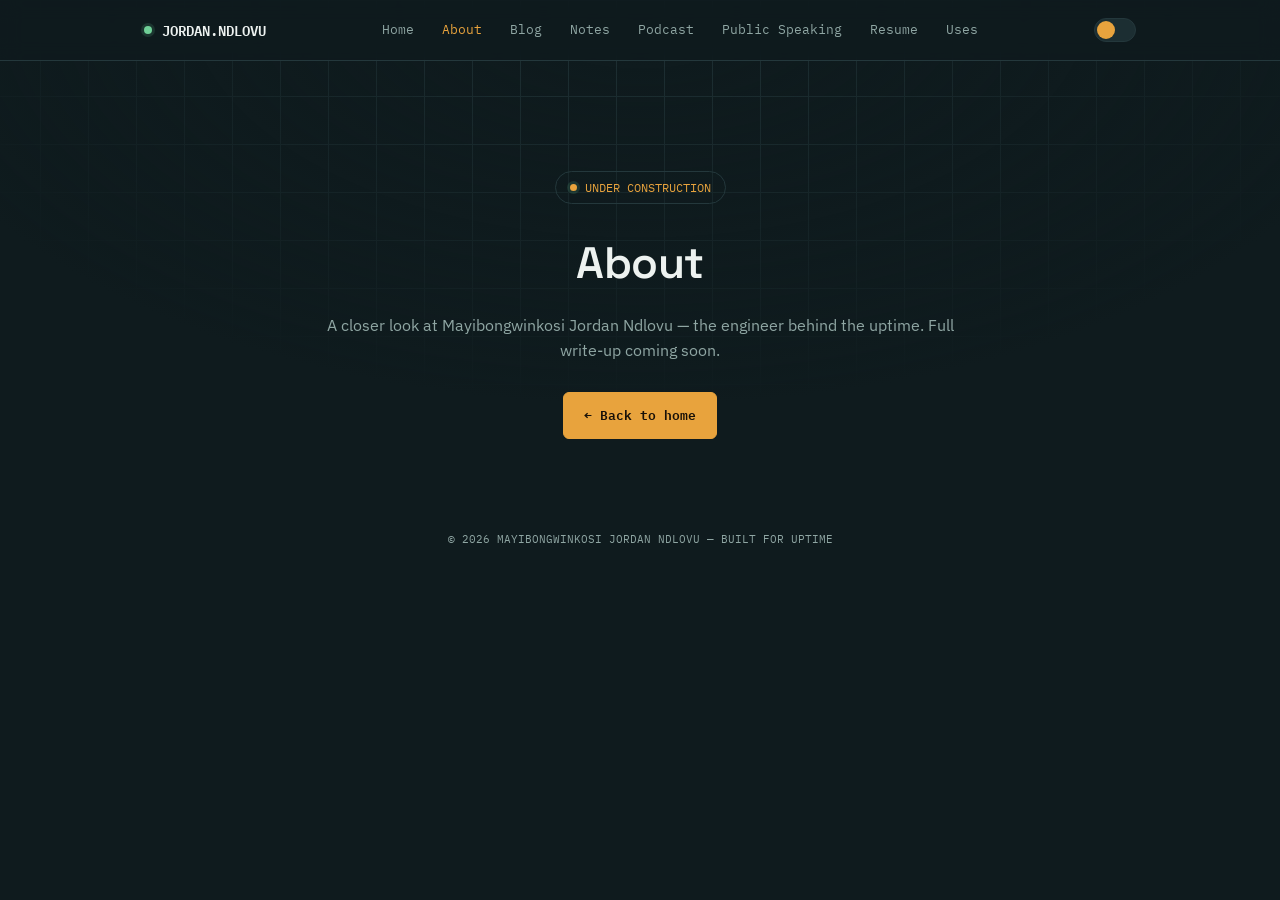
==== about.html @ a8a301f3 "Add files via upload" ====
<!DOCTYPE html>
<html lang="en" data-theme="dark">
<head>
<meta charset="UTF-8">
<meta name="viewport" content="width=device-width, initial-scale=1.0">
<title>About — Jordan Ndlovu</title>
<link rel="preconnect" href="https://fonts.googleapis.com">
<link href="https://fonts.googleapis.com/css2?family=Space+Grotesk:wght@400;500;600;700&family=IBM+Plex+Sans:wght@400;500;600&family=IBM+Plex+Mono:wght@400;500;600&display=swap" rel="stylesheet">
<link rel="stylesheet" href="styles.css">
</head>
<body>

<header>
  <nav>
    <div class="logo"><span class="dot"></span> JORDAN.NDLOVU</div>
    <div class="navlinks">
      <a href="index.html">Home</a>
      <a href="about.html" class="active">About</a>
      <a href="blog.html">Blog</a>
      <a href="notes.html">Notes</a>
      <a href="podcast.html">Podcast</a>
      <a href="publicspeaking.html">Public Speaking</a>
      <a href="Jordan_Ndlovu_CV.pdf">Resume</a>
      <a href="uses.html">Uses</a>
    </div>
    <div style="display:flex; align-items:center; gap:14px;">
      <button class="theme-toggle" aria-label="Toggle light/dark theme"><span class="knob"></span></button>
      <button class="nav-burger" aria-label="Open menu">☰</button>
    </div>
  </nav>
</header>

<section class="simple-hero">
  <div class="wrap">
    <div class="coming-soon-badge"><span class="dot"></span> UNDER CONSTRUCTION</div>
    <h1>About</h1>
    <p>A closer look at Mayibongwinkosi Jordan Ndlovu — the engineer behind the uptime. Full write-up coming soon.</p>
    <div class="cta-row" style="justify-content:center; margin-top:28px;">
      <a class="btn btn-primary" href="index.html">← Back to home</a>
    </div>
  </div>
</section>

<footer id="contact" style="padding-top:0;">
  <div class="wrap">
    <div class="foot-meta">© 2026 MAYIBONGWINKOSI JORDAN NDLOVU — BUILT FOR UPTIME</div>
  </div>
</footer>

<script src="theme.js"></script>

</body>
</html>
---- styles.css ----
:root{
    --bg: #0F1B1E;
    --panel: #16262A;
    --panel-hi: #1C2E32;
    --border: #24383C;
    --amber: #E8A33D;
    --mint: #6FCF97;
    --red: #E2604F;
    --text: #EDF2F0;
    --muted: #8FA6A3;
    --font-display: 'Space Grotesk', sans-serif;
    --font-body: 'IBM Plex Sans', sans-serif;
    --font-mono: 'IBM Plex Mono', monospace;
  }

  html[data-theme="light"]{
    --bg: #F4F7F6;
    --panel: #FFFFFF;
    --panel-hi: #ECF2F1;
    --border: #D7E2E0;
    --amber: #C97C1E;
    --mint: #1E9E63;
    --red: #C7402F;
    --text: #12211F;
    --muted: #5B6E6B;
  }

  body, .panel, .health-card, .cert, .proj-card, .metric, header, .btn, .dot{
    transition: background-color .35s ease, border-color .35s ease, color .35s ease;
  }

  *{ box-sizing: border-box; margin:0; padding:0; }
  html{ scroll-behavior: smooth; }
  body{
    background: var(--bg);
    color: var(--text);
    font-family: var(--font-body);
    line-height: 1.6;
    background-image:
      linear-gradient(var(--border) 1px, transparent 1px),
      linear-gradient(90deg, var(--border) 1px, transparent 1px);
    background-size: 48px 48px;
    background-position: center top;
    background-attachment: fixed;
  }
  body::before{
    content:"";
    position: fixed;
    inset:0;
    background: radial-gradient(ellipse 80% 60% at 50% 0%, rgba(15,27,30,0.2), var(--bg) 75%);
    pointer-events:none;
    z-index:0;
  }

  a{ color: inherit; }
  .wrap{ max-width: 1040px; margin: 0 auto; padding: 0 24px; position:relative; z-index:1; }
  section{ padding: 96px 0; border-bottom: 1px solid var(--border); }
  section:last-of-type{ border-bottom:none; }

  .eyebrow{
    font-family: var(--font-mono);
    font-size: 12px;
    letter-spacing: 0.14em;
    text-transform: uppercase;
    color: var(--amber);
    display:flex;
    align-items:center;
    gap:8px;
    margin-bottom: 14px;
  }
  .eyebrow::before{ content:"//"; color: var(--muted); }

  h1,h2,h3{ font-family: var(--font-display); font-weight: 600; letter-spacing: -0.01em; }
  h2{ font-size: 30px; margin-bottom: 40px; }
  p{ color: var(--muted); max-width: 640px; }

  /* ---------- NAV ---------- */
  header{
    position: sticky; top:0; z-index: 50;
    background: rgba(15,27,30,0.85);
    backdrop-filter: blur(10px);
    border-bottom: 1px solid var(--border);
  }
  nav{
    max-width:1040px; margin:0 auto; padding: 18px 24px;
    display:flex; align-items:center; justify-content:space-between;
  }
  .logo{
    font-family: var(--font-mono); font-size:14px; font-weight:600;
    display:flex; align-items:center; gap:10px;
  }
  .dot{
    width:8px; height:8px; border-radius:50%; background: var(--mint);
    box-shadow: 0 0 0 3px rgba(111,207,151,0.15);
    animation: pulse 2.4s ease-in-out infinite;
  }
  @keyframes pulse{
    0%,100%{ box-shadow: 0 0 0 3px rgba(111,207,151,0.15); }
    50%{ box-shadow: 0 0 0 6px rgba(111,207,151,0.06); }
  }
  .navlinks{ display:flex; gap: 28px; font-family: var(--font-mono); font-size: 13px; color: var(--muted); }
  .navlinks a{ text-decoration:none; transition: color .15s; }
  .navlinks a:hover{ color: var(--amber); }
  @media (max-width: 640px){ .navlinks{ display:none; } }

  /* ---------- HERO / STATUS PANEL ---------- */
  .hero{ padding-top: 72px; border-bottom: 1px solid var(--border); }
  .panel{
    background: var(--panel);
    border: 1px solid var(--border);
    border-radius: 10px;
    overflow: hidden;
  }
  .panel-bar{
    display:flex; align-items:center; justify-content:space-between;
    padding: 12px 20px;
    border-bottom: 1px solid var(--border);
    font-family: var(--font-mono);
    font-size: 12px;
    color: var(--muted);
    background: var(--panel-hi);
  }
  .panel-bar .status-live{ display:flex; align-items:center; gap:8px; color: var(--mint); }
  .panel-body{ padding: 48px; }
  @media (max-width: 640px){ .panel-body{ padding: 28px 20px; } }

  .hero h1{
    font-size: clamp(32px, 5.4vw, 54px);
    line-height: 1.08;
    margin-bottom: 14px;
  }
  .hero .role{
    font-family: var(--font-mono);
    color: var(--amber);
    font-size: 16px;
    margin-bottom: 24px;
  }
  .hero p.lead{ font-size: 17px; max-width: 560px; margin-bottom: 32px; }

  .metrics{
    display:grid;
    grid-template-columns: repeat(4, 1fr);
    gap: 1px;
    background: var(--border);
    border: 1px solid var(--border);
    border-radius: 8px;
    overflow: hidden;
    margin-top: 40px;
  }
  .metric{ background: var(--panel-hi); padding: 20px; }
  .metric .val{ font-family: var(--font-mono); font-size: 26px; color: var(--text); font-weight:600; }
  .metric .val span{ color: var(--amber); }
  .metric .label{ font-family: var(--font-mono); font-size: 11px; color: var(--muted); text-transform: uppercase; letter-spacing: 0.08em; margin-top: 4px; }
  @media (max-width: 640px){ .metrics{ grid-template-columns: repeat(2,1fr); } }

  .cta-row{ display:flex; gap: 14px; flex-wrap: wrap; margin-top: 32px; }
  .btn{
    font-family: var(--font-mono); font-size: 13px;
    padding: 12px 20px; border-radius: 6px;
    text-decoration:none; display:inline-flex; align-items:center; gap:8px;
    transition: transform .15s, background .15s;
    border: 1px solid var(--border);
  }
  .btn-primary{ background: var(--amber); color: #171008; font-weight:600; border-color: var(--amber); }
  .btn-primary:hover{ transform: translateY(-2px); }
  .btn-ghost{ color: var(--text); }
  .btn-ghost:hover{ border-color: var(--amber); color: var(--amber); }

  /* ---------- SKILLS AS SERVICE HEALTH ---------- */
  .health-grid{ display:grid; grid-template-columns: 1fr 1fr; gap: 16px; }
  @media (max-width: 720px){ .health-grid{ grid-template-columns: 1fr; } }
  .health-card{
    background: var(--panel);
    border: 1px solid var(--border);
    border-radius: 8px;
    padding: 22px 24px;
  }
  .health-head{ display:flex; align-items:center; justify-content:space-between; margin-bottom: 14px; }
  .health-head h3{ font-size: 15px; }
  .badge{
    font-family: var(--font-mono); font-size: 10px; letter-spacing:0.06em;
    padding: 3px 8px; border-radius: 4px; text-transform: uppercase;
    background: rgba(111,207,151,0.12); color: var(--mint); border: 1px solid rgba(111,207,151,0.3);
  }
  .health-card ul{ list-style:none; }
  .health-card li{
    font-family: var(--font-mono); font-size: 13px; color: var(--muted);
    padding: 7px 0; border-top: 1px dashed var(--border);
    display:flex; justify-content:space-between; gap: 12px;
  }
  .health-card li:first-of-type{ border-top: none; }
  .health-card li span.tag{ color: var(--text); }
  .bar{ width: 90px; height:5px; background: var(--border); border-radius: 3px; overflow:hidden; flex-shrink:0; align-self:center; }
  .bar i{ display:block; height:100%; background: var(--amber); border-radius:3px; }

  /* ---------- CERTS ---------- */
  .cert-row{ display:flex; gap:16px; flex-wrap: wrap; }
  .cert{
    flex: 1 1 260px;
    background: var(--panel);
    border: 1px solid var(--border);
    border-left: 3px solid var(--mint);
    border-radius: 6px;
    padding: 18px 20px;
  }
  .cert .name{ font-weight:600; font-family: var(--font-display); font-size: 15px; margin-bottom: 4px; }
  .cert .meta{ font-family: var(--font-mono); font-size: 12px; color: var(--muted); }

  /* ---------- EXPERIENCE / DEPLOY LOG ---------- */
  .log{ position:relative; padding-left: 28px; border-left: 1px solid var(--border); }
  .log-entry{ position: relative; padding-bottom: 44px; }
  .log-entry:last-child{ padding-bottom: 0; }
  .log-entry::before{
    content:""; position:absolute; left: -33px; top: 4px;
    width: 10px; height:10px; border-radius:50%;
    background: var(--bg); border: 2px solid var(--amber);
  }
  .log-entry.current::before{ background: var(--mint); border-color: var(--mint); box-shadow: 0 0 0 4px rgba(111,207,151,0.15); }
  .log-tag{ font-family: var(--font-mono); font-size: 11px; color: var(--amber); text-transform: uppercase; letter-spacing: 0.08em; }
  .log-entry.current .log-tag{ color: var(--mint); }
  .log-title{ font-family: var(--font-display); font-size: 19px; margin: 4px 0 2px; }
  .log-org{ font-family: var(--font-mono); font-size: 13px; color: var(--muted); margin-bottom: 12px; }
  .log-entry ul{ padding-left: 18px; }
  .log-entry li{ font-size: 14.5px; color: var(--muted); margin-bottom: 6px; }
  .log-entry li::marker{ color: var(--amber); }

  /* ---------- PROJECTS ---------- */
  .proj-grid{ display:grid; grid-template-columns: 1fr 1fr; gap: 20px; }
  @media (max-width: 720px){ .proj-grid{ grid-template-columns: 1fr; } }
  .proj-card{
    background: var(--panel);
    border: 1px solid var(--border); border-radius: 8px;
    padding: 24px; display:flex; flex-direction:column; gap: 12px;
    transition: border-color .15s, transform .15s;
  }
  .proj-card:hover{ border-color: var(--amber); transform: translateY(-3px); }
  .proj-icon{ font-family: var(--font-mono); font-size:11px; color: var(--amber); }
  .proj-card h3{ font-size: 17px; }
  .proj-card p{ font-size: 14px; color: var(--muted); margin: 0; }
  .stack{ display:flex; flex-wrap:wrap; gap:6px; margin-top: auto; }
  .stack span{ font-family: var(--font-mono); font-size: 10.5px; color: var(--muted); background: var(--panel-hi); border:1px solid var(--border); padding: 3px 8px; border-radius: 4px; }

  /* ---------- CONTACT / FOOTER ---------- */
  footer{ padding: 72px 0 40px; }
  .contact-panel{
    background: var(--panel); border:1px solid var(--border); border-radius: 10px;
    padding: 48px; text-align:center;
  }
  .contact-panel h2{ margin-bottom: 12px; }
  .contact-panel p{ margin: 0 auto 28px; }
  .contact-links{ display:flex; justify-content:center; gap: 14px; flex-wrap: wrap; }
  .foot-meta{
    margin-top: 32px; text-align:center; font-family: var(--font-mono); font-size:11px; color: var(--muted);
  }

  .reveal{ opacity:0; transform: translateY(16px); transition: opacity .6s ease, transform .6s ease; }
  .reveal.in{ opacity:1; transform:none; }

  @media (prefers-reduced-motion: reduce){
    *{ animation:none !important; transition:none !important; }
    .reveal{ opacity:1; transform:none; }
  }

  ::selection{ background: var(--amber); color: #171008; }
  :focus-visible{ outline: 2px solid var(--amber); outline-offset: 2px; }

/* ---------- THEME TOGGLE ---------- */
.theme-toggle{
  width: 42px; height: 24px; border-radius: 20px;
  background: var(--panel-hi); border: 1px solid var(--border);
  position: relative; cursor: pointer; flex-shrink: 0;
  padding: 0;
}
.theme-toggle .knob{
  position:absolute; top:2px; left:2px; width:18px; height:18px; border-radius:50%;
  background: var(--amber); transition: transform .25s ease;
}
html[data-theme="light"] .theme-toggle .knob{ transform: translateX(18px); }

/* ---------- AVATAR ---------- */
.avatar-wrap{
  width: 128px; height: 128px; border-radius: 50%;
  border: 2px solid var(--amber);
  overflow: hidden; flex-shrink: 0;
  background: var(--panel-hi);
  display:flex; align-items:center; justify-content:center;
  box-shadow: 0 0 0 6px rgba(232,163,61,0.08);
}
.avatar-wrap img{ width:100%; height:100%; object-fit: cover; display:block; }
.avatar-wrap .initials{ font-family: var(--font-display); font-size: 34px; font-weight:700; color: var(--amber); }
.avatar-row{ display:flex; align-items:center; gap: 22px; margin-bottom: 22px; flex-wrap: wrap; }
.name-block .name-big{ font-family: var(--font-display); font-weight:700; font-size: 22px; color: var(--text); margin-bottom: 4px; }
.name-block .name-sub{ font-family: var(--font-mono); font-size: 12.5px; color: var(--muted); }

/* ---------- SOCIAL ICONS ---------- */
.social-row{ display:flex; gap: 10px; margin-top: 18px; }
.social-icon{
  width: 38px; height: 38px; border-radius: 8px;
  border: 1px solid var(--border); background: var(--panel-hi);
  display:flex; align-items:center; justify-content:center;
  color: var(--muted); transition: all .15s ease; text-decoration:none;
}
.social-icon:hover{ color: var(--amber); border-color: var(--amber); transform: translateY(-2px); }
.social-icon svg{ width:18px; height:18px; fill: currentColor; }

/* ---------- NAV EXTRAS ---------- */
.navlinks a.active{ color: var(--amber); }
@media (max-width: 900px){
  .navlinks{ display:none; }
  .navlinks.mobile-open{
    display:flex; flex-direction:column; position:absolute; top:100%; left:0; right:0;
    background: var(--panel); border-bottom:1px solid var(--border); padding: 16px 24px; gap:14px;
  }
  .nav-burger{ display:flex; }
}
.nav-burger{
  display:none; width:32px; height:32px; border:1px solid var(--border); border-radius:6px;
  background: var(--panel-hi); align-items:center; justify-content:center; cursor:pointer; color:var(--text);
}

/* ---------- IMPROVEMENTS SUGGESTIONS ---------- */
.improve-list{ display:flex; flex-direction:column; gap: 12px; }
.improve-item{
  border: 1px dashed var(--border); border-radius: 8px; padding: 16px 20px;
  display:flex; align-items:flex-start; gap: 14px; background: var(--panel);
}
.improve-item .improve-icon{ font-family: var(--font-mono); font-size: 11px; color: var(--amber); border:1px solid var(--border); padding:3px 8px; border-radius: 4px; flex-shrink:0; margin-top:2px; }
.improve-item p{ margin:0; font-size: 14.5px; color: var(--muted); }
.improve-item .improve-title{ font-family: var(--font-display); font-size: 15px; color: var(--text); margin-bottom: 4px; }

/* ---------- SIMPLE / PLACEHOLDER PAGES ---------- */
.simple-hero{ padding: 110px 0 60px; text-align:center; }
.simple-hero h1{ font-size: clamp(28px,5vw,44px); margin-bottom: 14px; }
.simple-hero p{ margin: 0 auto; font-size: 16px; }
.coming-soon-badge{
  display:inline-flex; align-items:center; gap:8px; font-family: var(--font-mono); font-size:12px;
  color: var(--amber); border:1px solid var(--border); padding: 6px 14px; border-radius: 20px; margin-bottom: 24px;
}
.coming-soon-badge .dot{ width:7px; height:7px; border-radius:50%; background: var(--amber); }
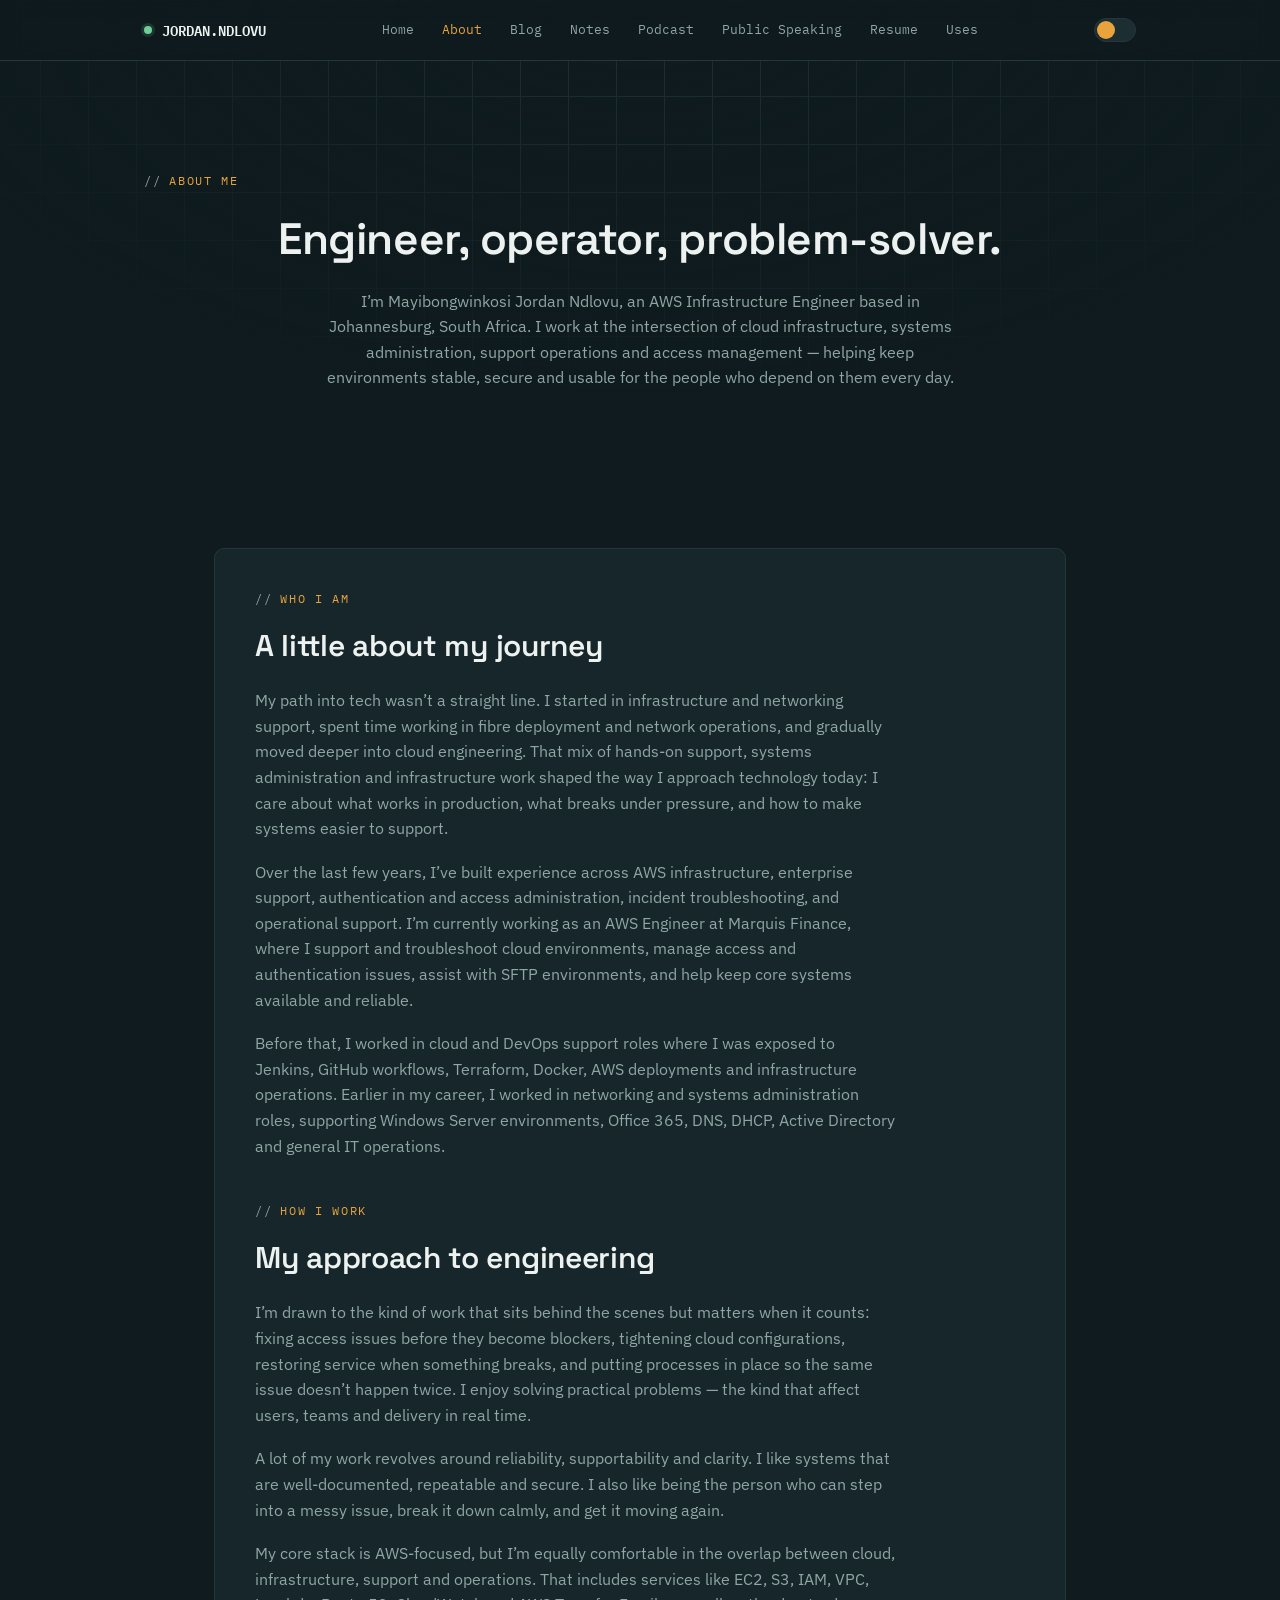
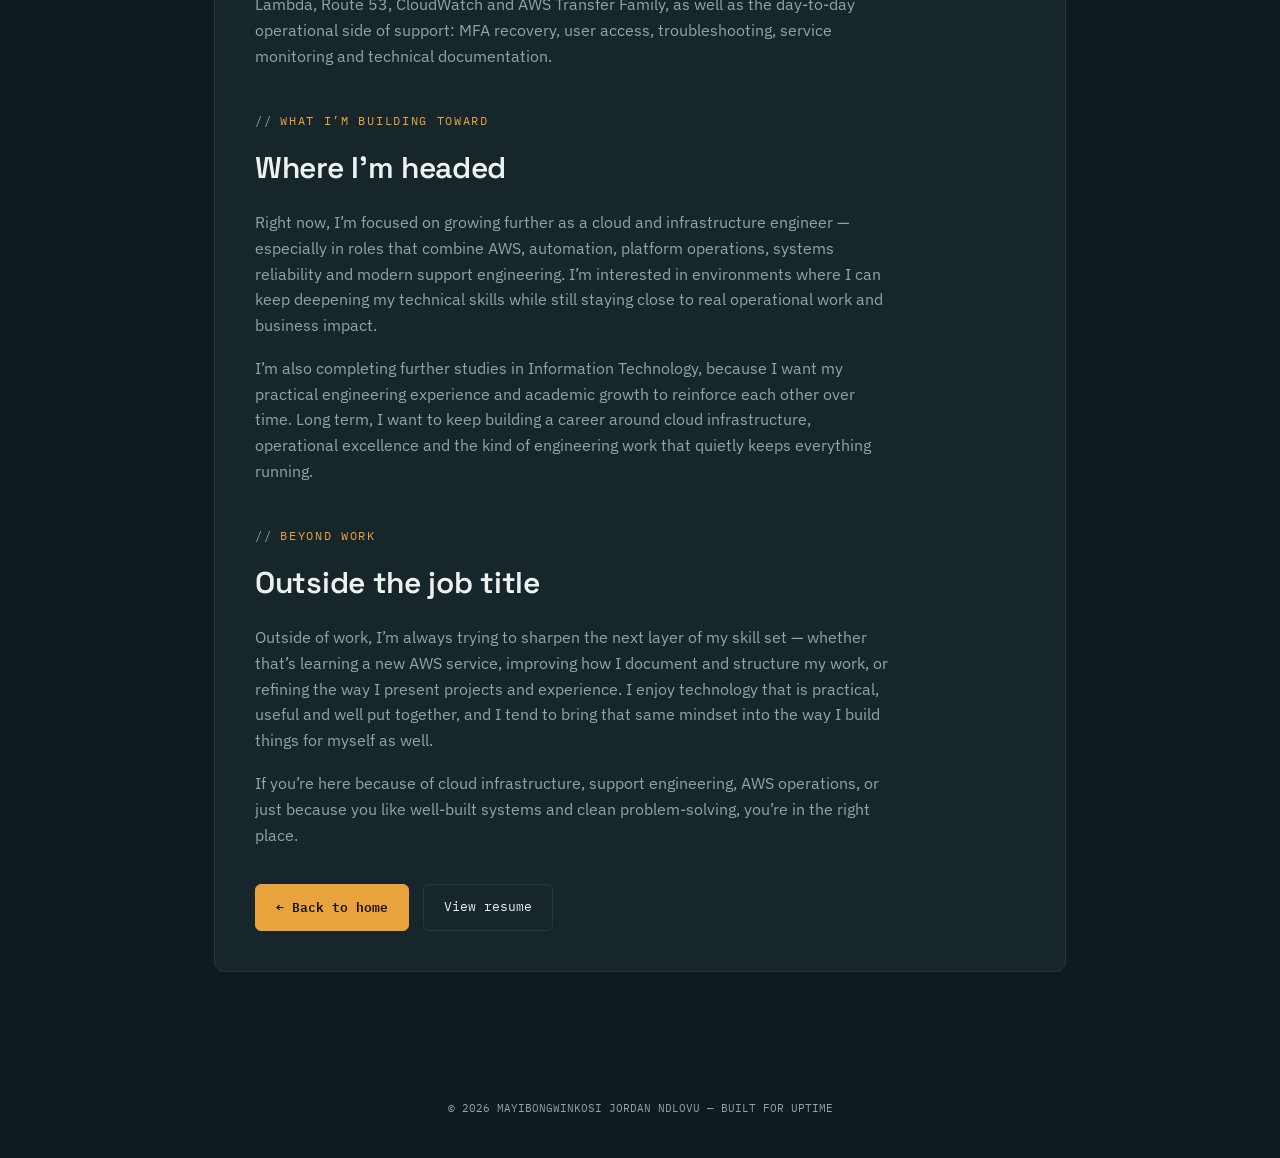
==== commit 25ec703a: "Revamp About section with detailed personal information Updated the 'About' section to provide detai" ====
--- a/about.html
+++ b/about.html
@@ -32,11 +32,66 @@
 
 <section class="simple-hero">
   <div class="wrap">
-    <div class="coming-soon-badge"><span class="dot"></span> UNDER CONSTRUCTION</div>
-    <h1>About</h1>
-    <p>A closer look at Mayibongwinkosi Jordan Ndlovu — the engineer behind the uptime. Full write-up coming soon.</p>
-    <div class="cta-row" style="justify-content:center; margin-top:28px;">
-      <a class="btn btn-primary" href="index.html">← Back to home</a>
+    <div class="eyebrow">About me</div>
+    <h1>Engineer, operator, problem-solver.</h1>
+    <p>
+      I’m Mayibongwinkosi Jordan Ndlovu, an AWS Infrastructure Engineer based in Johannesburg, South Africa. 
+      I work at the intersection of cloud infrastructure, systems administration, support operations and access management — helping keep environments stable, secure and usable for the people who depend on them every day.
+    </p>
+  </div>
+</section>
+
+<section>
+  <div class="wrap" style="max-width: 900px;">
+    <div class="panel" style="padding: 40px;">
+      
+      <div class="eyebrow">Who I am</div>
+      <h2 style="margin-bottom:18px;">A little about my journey</h2>
+      <p style="margin-bottom:18px;">
+        My path into tech wasn’t a straight line. I started in infrastructure and networking support, spent time working in fibre deployment and network operations, and gradually moved deeper into cloud engineering. That mix of hands-on support, systems administration and infrastructure work shaped the way I approach technology today: I care about what works in production, what breaks under pressure, and how to make systems easier to support.
+      </p>
+      <p style="margin-bottom:18px;">
+        Over the last few years, I’ve built experience across AWS infrastructure, enterprise support, authentication and access administration, incident troubleshooting, and operational support. I’m currently working as an AWS Engineer at Marquis Finance, where I support and troubleshoot cloud environments, manage access and authentication issues, assist with SFTP environments, and help keep core systems available and reliable.
+      </p>
+      <p style="margin-bottom:18px;">
+        Before that, I worked in cloud and DevOps support roles where I was exposed to Jenkins, GitHub workflows, Terraform, Docker, AWS deployments and infrastructure operations. Earlier in my career, I worked in networking and systems administration roles, supporting Windows Server environments, Office 365, DNS, DHCP, Active Directory and general IT operations.
+      </p>
+
+      <div class="eyebrow" style="margin-top:42px;">How I work</div>
+      <h2 style="margin-bottom:18px;">My approach to engineering</h2>
+      <p style="margin-bottom:18px;">
+        I’m drawn to the kind of work that sits behind the scenes but matters when it counts: fixing access issues before they become blockers, tightening cloud configurations, restoring service when something breaks, and putting processes in place so the same issue doesn’t happen twice. I enjoy solving practical problems — the kind that affect users, teams and delivery in real time.
+      </p>
+      <p style="margin-bottom:18px;">
+        A lot of my work revolves around reliability, supportability and clarity. I like systems that are well-documented, repeatable and secure. I also like being the person who can step into a messy issue, break it down calmly, and get it moving again.
+      </p>
+      <p style="margin-bottom:18px;">
+        My core stack is AWS-focused, but I’m equally comfortable in the overlap between cloud, infrastructure, support and operations. That includes services like EC2, S3, IAM, VPC, Lambda, Route 53, CloudWatch and AWS Transfer Family, as well as the day-to-day operational side of support: MFA recovery, user access, troubleshooting, service monitoring and technical documentation.
+      </p>
+
+      <div class="eyebrow" style="margin-top:42px;">What I’m building toward</div>
+      <h2 style="margin-bottom:18px;">Where I’m headed</h2>
+      <p style="margin-bottom:18px;">
+        Right now, I’m focused on growing further as a cloud and infrastructure engineer — especially in roles that combine AWS, automation, platform operations, systems reliability and modern support engineering. I’m interested in environments where I can keep deepening my technical skills while still staying close to real operational work and business impact.
+      </p>
+      <p style="margin-bottom:18px;">
+        I’m also completing further studies in Information Technology, because I want my practical engineering experience and academic growth to reinforce each other over time. Long term, I want to keep building a career around cloud infrastructure, operational excellence and the kind of engineering work that quietly keeps everything running.
+      </p>
+
+      <div class="eyebrow" style="margin-top:42px;">Beyond work</div>
+      <h2 style="margin-bottom:18px;">Outside the job title</h2>
+      <p style="margin-bottom:18px;">
+        Outside of work, I’m always trying to sharpen the next layer of my skill set — whether that’s learning a new AWS service, improving how I document and structure my work, or refining the way I present projects and experience. I enjoy technology that is practical, useful and well put together, and I tend to bring that same mindset into the way I build things for myself as well.
+      </p>
+      <p>
+        If you’re here because of cloud infrastructure, support engineering, AWS operations, or just because you like well-built systems and clean problem-solving, you’re in the right place.
+      </p>
+
+      <div class="cta-row" style="margin-top:36px;">
+        <a class="btn btn-primary" href="index.html">← Back to home</a>
+        <a class="btn btn-ghost" href="Jordan_Ndlovu_CV.pdf" target="_blank" rel="noopener">View resume</a>
+      </div>
+
     </div>
   </div>
 </section>
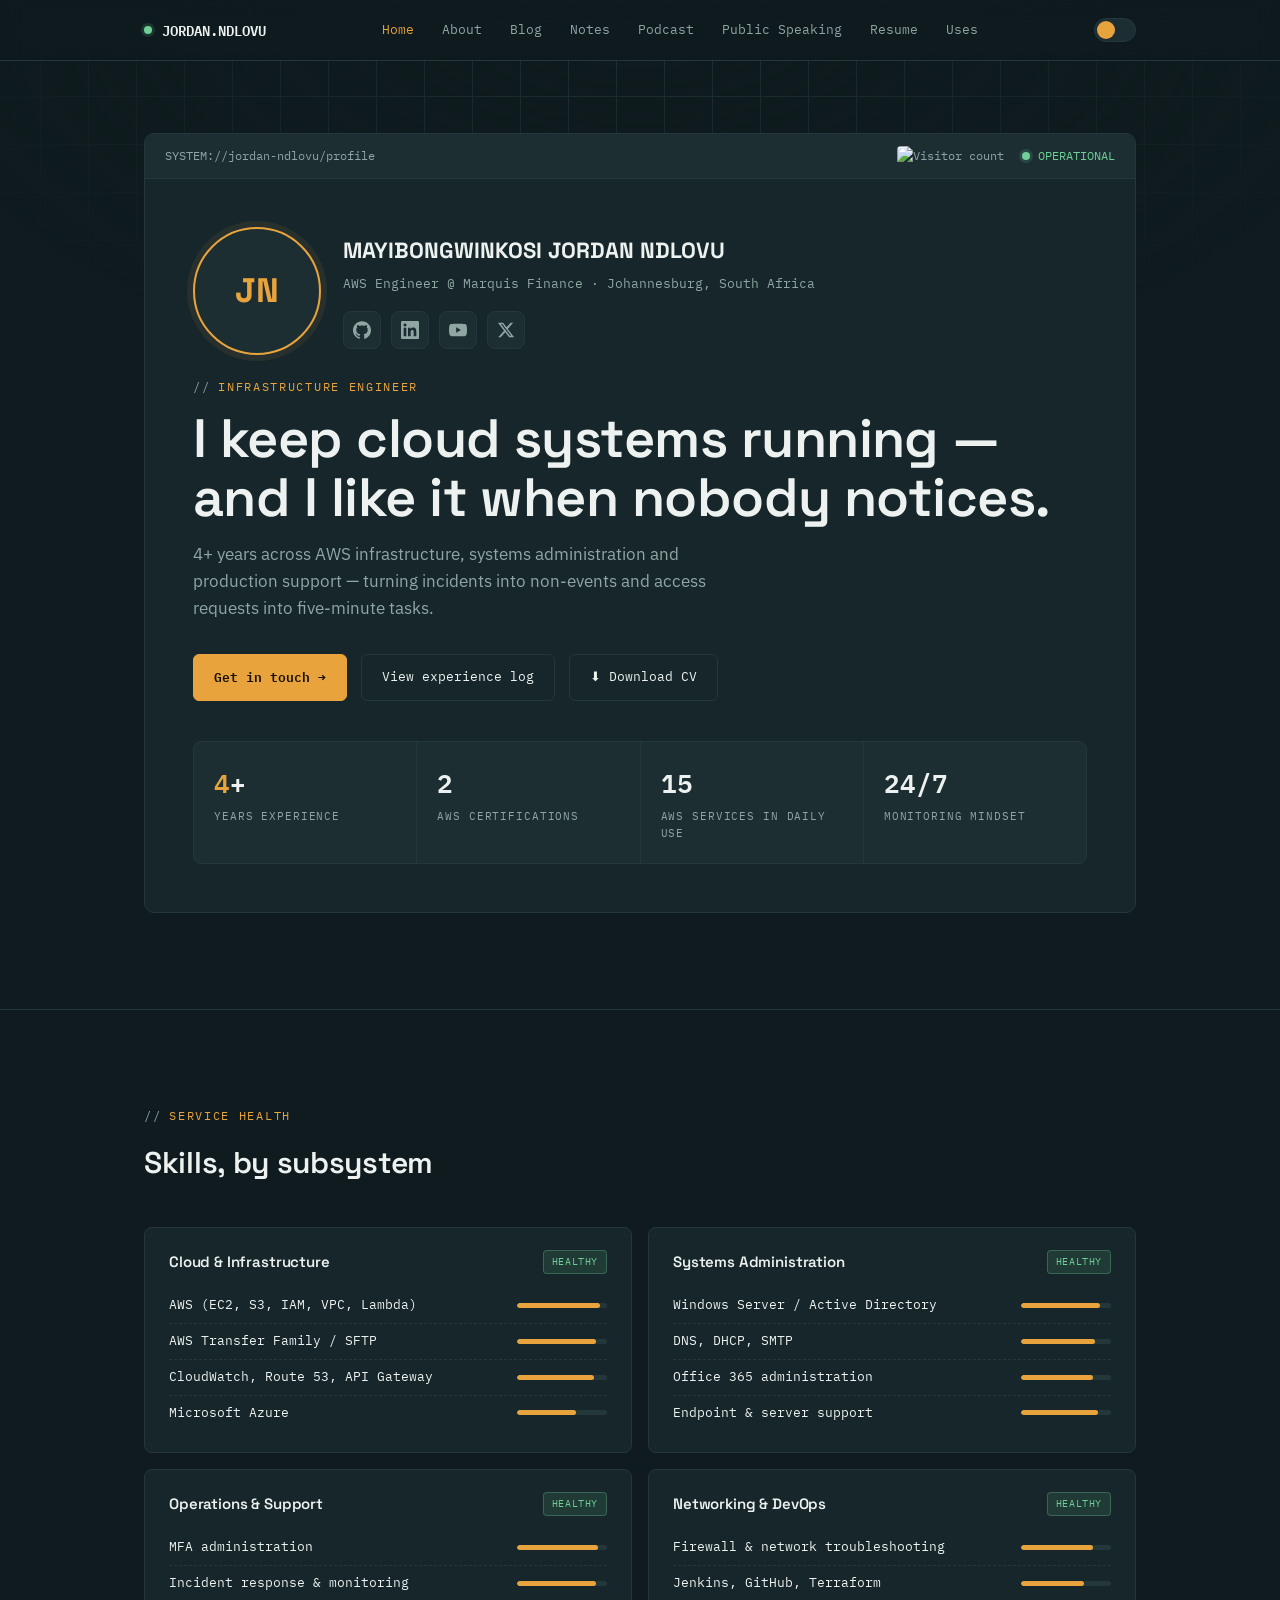
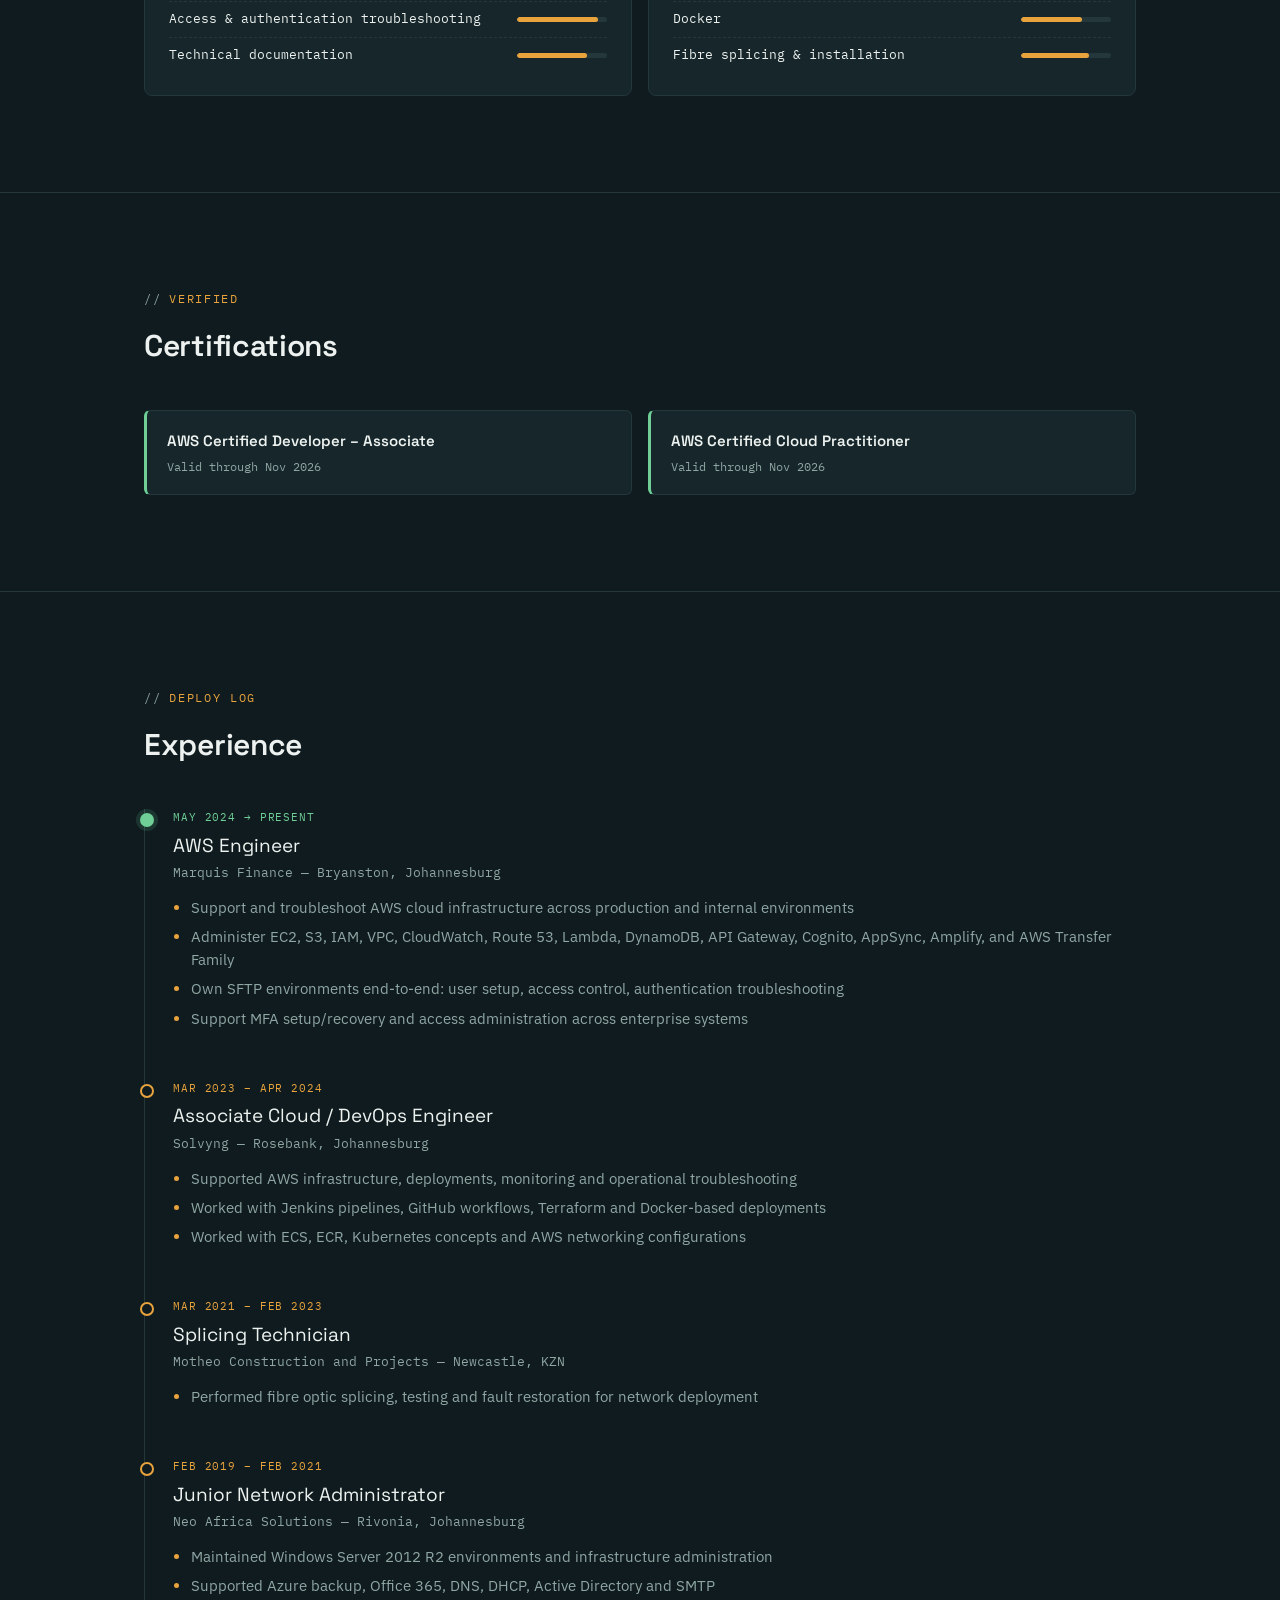
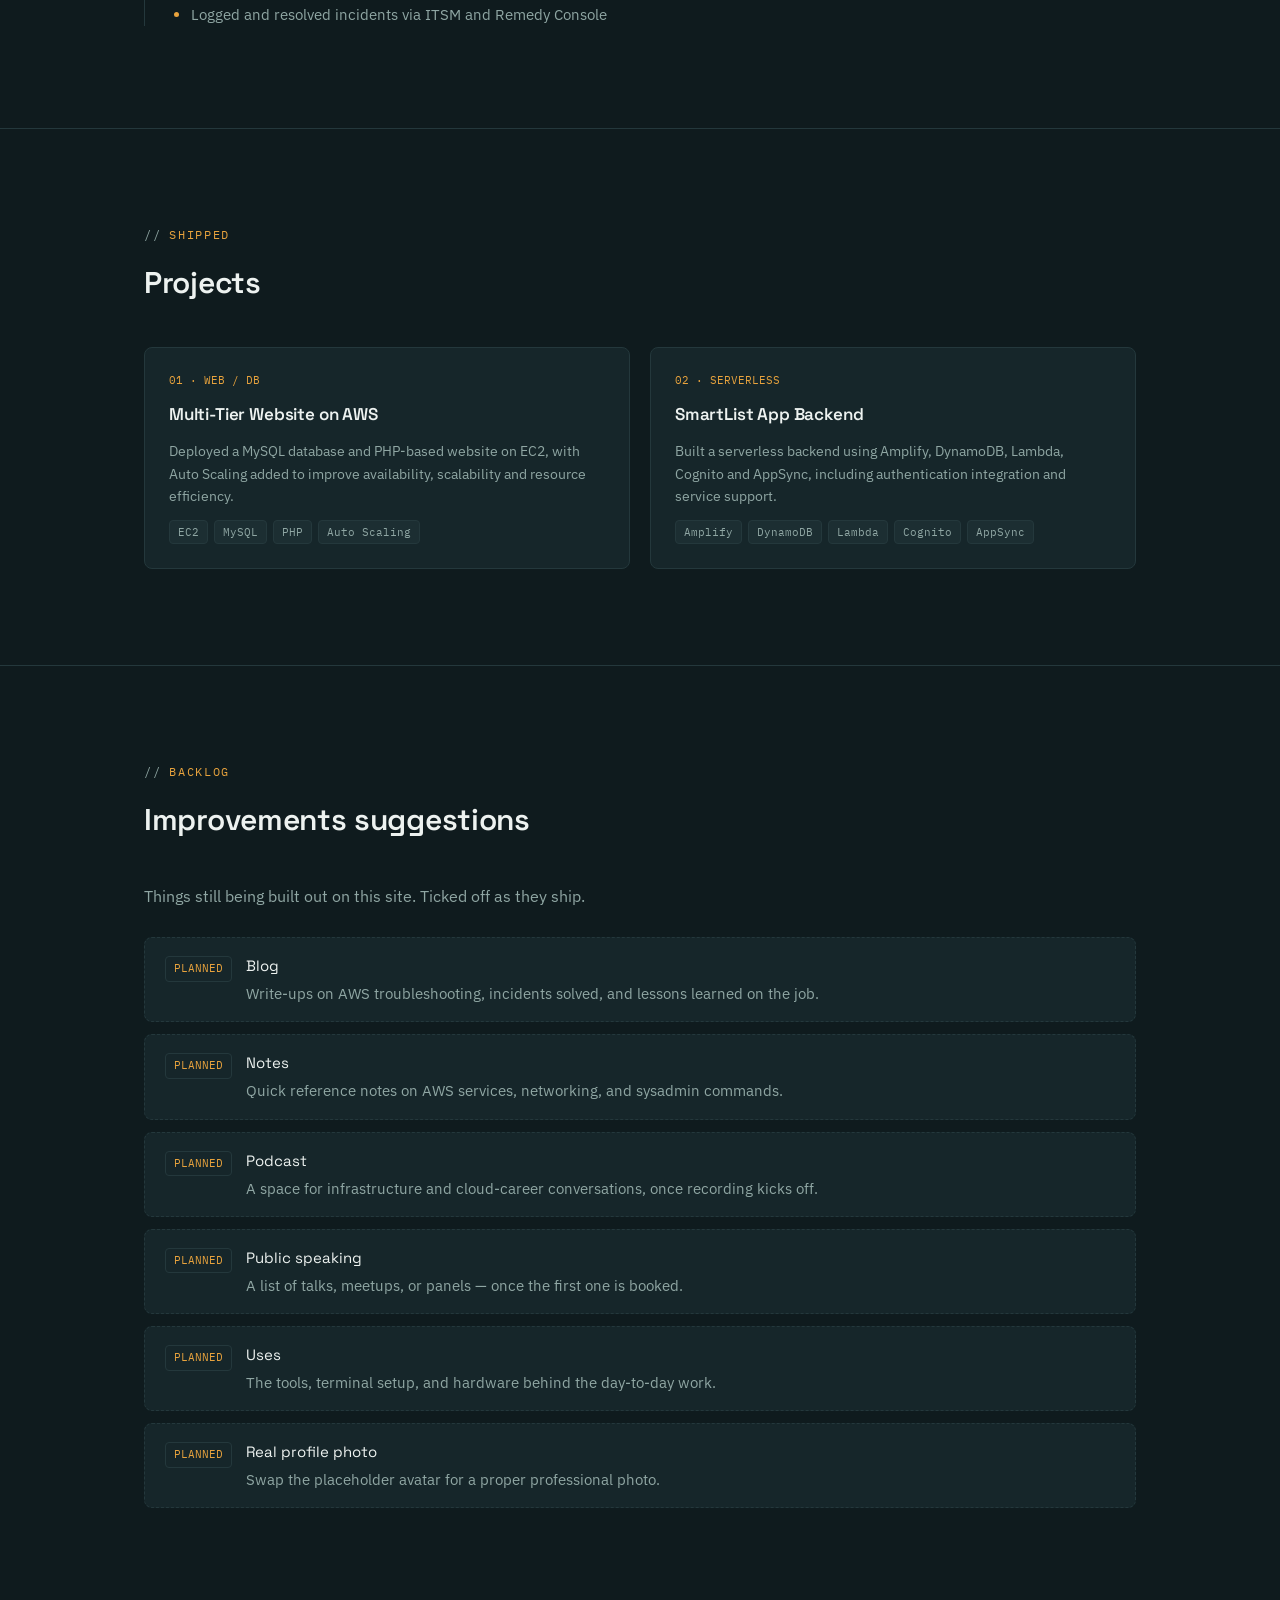
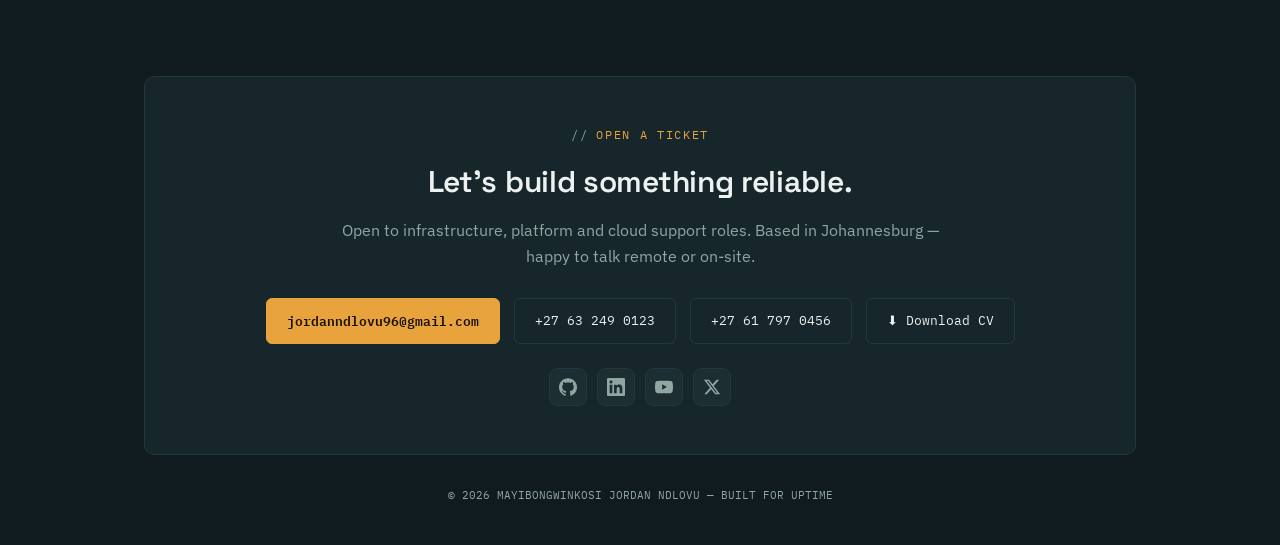
==== commit ae7899d1: "Update about page content and structure" ====
--- a/about.html
+++ b/about.html
@@ -3,7 +3,7 @@
 <head>
 <meta charset="UTF-8">
 <meta name="viewport" content="width=device-width, initial-scale=1.0">
-<title>About — Jordan Ndlovu</title>
+<title>Jordan Ndlovu — Infrastructure Engineer</title>
 <link rel="preconnect" href="https://fonts.googleapis.com">
 <link href="https://fonts.googleapis.com/css2?family=Space+Grotesk:wght@400;500;600;700&family=IBM+Plex+Sans:wght@400;500;600&family=IBM+Plex+Mono:wght@400;500;600&display=swap" rel="stylesheet">
 <link rel="stylesheet" href="styles.css">
@@ -14,8 +14,8 @@
   <nav>
     <div class="logo"><span class="dot"></span> JORDAN.NDLOVU</div>
     <div class="navlinks">
-      <a href="index.html">Home</a>
-      <a href="about.html" class="active">About</a>
+      <a href="index.html" class="active">Home</a>
+      <a href="about.html">About</a>
       <a href="blog.html">Blog</a>
       <a href="notes.html">Notes</a>
       <a href="podcast.html">Podcast</a>
@@ -30,74 +30,277 @@
   </nav>
 </header>
 
-<section class="simple-hero">
-  <div class="wrap">
-    <div class="eyebrow">About me</div>
-    <h1>Engineer, operator, problem-solver.</h1>
-    <p>
-      I’m Mayibongwinkosi Jordan Ndlovu, an AWS Infrastructure Engineer based in Johannesburg, South Africa. 
-      I work at the intersection of cloud infrastructure, systems administration, support operations and access management — helping keep environments stable, secure and usable for the people who depend on them every day.
-    </p>
+<section class="hero">
+  <div class="wrap">
+    <div class="panel">
+      <div class="panel-bar">
+        <span>SYSTEM://jordan-ndlovu/profile</span>
+        <span style="display:flex; align-items:center; gap:18px;">
+          <img src="https://visitor-badge.laobi.icu/badge?page_id=jordan-ndlovu.github.io&left_color=%2316262a&right_color=%23e8a33d&left_text=visitors" alt="Visitor count" style="height:20px; border-radius:4px; vertical-align:middle;">
+          <span class="status-live"><span class="dot"></span> OPERATIONAL</span>
+        </span>
+      </div>
+      <div class="panel-body">
+        <div class="avatar-row">
+          <div class="avatar-wrap">
+            <!-- Replace this placeholder with: <img src="photo.jpg" alt="Jordan Ndlovu"> -->
+            <span class="initials">JN</span>
+          </div>
+          <div class="name-block">
+            <div class="name-big">MAYIBONGWINKOSI JORDAN NDLOVU</div>
+            <div class="name-sub">AWS Engineer @ Marquis Finance · Johannesburg, South Africa</div>
+            <div class="social-row">
+              <a class="social-icon" href="https://github.com/jordan-ndlovu" target="_blank" rel="noopener" aria-label="GitHub" title="GitHub">
+                <svg viewBox="0 0 24 24"><path d="M12 .297c-6.63 0-12 5.373-12 12 0 5.303 3.438 9.8 8.205 11.385.6.113.82-.258.82-.577 0-.285-.01-1.04-.015-2.04-3.338.724-4.042-1.61-4.042-1.61C4.422 18.07 3.633 17.7 3.633 17.7c-1.087-.744.084-.729.084-.729 1.205.084 1.838 1.236 1.838 1.236 1.07 1.835 2.809 1.305 3.495.998.108-.776.417-1.305.76-1.605-2.665-.3-5.466-1.332-5.466-5.93 0-1.31.465-2.38 1.235-3.22-.135-.303-.54-1.523.105-3.176 0 0 1.005-.322 3.3 1.23.96-.267 1.98-.399 3-.405 1.02.006 2.04.138 3 .405 2.28-1.552 3.285-1.23 3.285-1.23.645 1.653.24 2.873.12 3.176.765.84 1.23 1.91 1.23 3.22 0 4.61-2.805 5.625-5.475 5.92.42.36.81 1.096.81 2.22 0 1.606-.015 2.896-.015 3.286 0 .315.21.69.825.57C20.565 22.092 24 17.592 24 12.297c0-6.627-5.373-12-12-12"/></svg>
+              </a>
+              <a class="social-icon" href="https://linkedin.com/in/-jordan-ndlovu" target="_blank" rel="noopener" aria-label="LinkedIn" title="LinkedIn">
+                <svg viewBox="0 0 24 24"><path d="M20.447 20.452h-3.554v-5.569c0-1.328-.027-3.037-1.852-3.037-1.853 0-2.136 1.445-2.136 2.939v5.667H9.351V9h3.414v1.561h.046c.477-.9 1.637-1.85 3.37-1.85 3.601 0 4.267 2.37 4.267 5.455v6.286zM5.337 7.433c-1.144 0-2.063-.926-2.063-2.065 0-1.138.92-2.063 2.063-2.063 1.14 0 2.064.925 2.064 2.063 0 1.139-.925 2.065-2.064 2.065zm1.782 13.019H3.555V9h3.564v11.452zM22.225 0H1.771C.792 0 0 .774 0 1.729v20.542C0 23.227.792 24 1.771 24h20.451C23.2 24 24 23.227 24 22.271V1.729C24 .774 23.2 0 22.222 0h.003z"/></svg>
+              </a>
+              <a class="social-icon" href="#" target="_blank" rel="noopener" aria-label="YouTube" title="YouTube">
+                <svg viewBox="0 0 24 24"><path d="M23.498 6.186a2.994 2.994 0 0 0-2.107-2.12C19.505 3.545 12 3.545 12 3.545s-7.505 0-9.391.521a2.994 2.994 0 0 0-2.107 2.12A31.06 31.06 0 0 0 0 12a31.06 31.06 0 0 0 .502 5.814 2.994 2.994 0 0 0 2.107 2.12c1.886.521 9.391.521 9.391.521s7.505 0 9.391-.521a2.994 2.994 0 0 0 2.107-2.12A31.06 31.06 0 0 0 24 12a31.06 31.06 0 0 0-.502-5.814zM9.545 15.568V8.432L15.818 12z"/></svg>
+              </a>
+              <a class="social-icon" href="#" target="_blank" rel="noopener" aria-label="X" title="X">
+                <svg viewBox="0 0 24 24"><path d="M18.244 2.25h3.308l-7.227 8.26 8.502 11.24H16.17l-5.214-6.817L4.99 21.75H1.68l7.73-8.835L1.254 2.25H8.08l4.713 6.231zm-1.161 17.52h1.833L7.084 4.126H5.117z"/></svg>
+              </a>
+            </div>
+          </div>
+        </div>
+
+        <div class="eyebrow">Infrastructure Engineer</div>
+        <h1>I keep cloud systems running&nbsp;— <br>and I like it when nobody notices.</h1>
+        <p class="lead">4+ years across AWS infrastructure, systems administration and production support — turning incidents into non-events and access requests into five-minute tasks.</p>
+
+        <div class="cta-row">
+          <a class="btn btn-primary" href="#contact">Get in touch →</a>
+          <a class="btn btn-ghost" href="#experience">View experience log</a>
+          <a class="btn btn-ghost" href="Jordan_Ndlovu_CV.pdf" download>⬇ Download CV</a>
+        </div>
+
+        <div class="metrics">
+          <div class="metric"><div class="val"><span>4</span>+</div><div class="label">Years experience</div></div>
+          <div class="metric"><div class="val">2</div><div class="label">AWS certifications</div></div>
+          <div class="metric"><div class="val">15</div><div class="label">AWS services in daily use</div></div>
+          <div class="metric"><div class="val">24/7</div><div class="label">Monitoring mindset</div></div>
+        </div>
+      </div>
+    </div>
+  </div>
+</section>
+<section id="skills">
+  <div class="wrap">
+    <div class="eyebrow reveal">Service health</div>
+    <h2 class="reveal">Skills, by subsystem</h2>
+    <div class="health-grid">
+      <div class="health-card reveal">
+        <div class="health-head"><h3>Cloud &amp; Infrastructure</h3><span class="badge">Healthy</span></div>
+        <ul>
+          <li><span class="tag">AWS (EC2, S3, IAM, VPC, Lambda)</span><div class="bar"><i style="width:92%"></i></div></li>
+          <li><span class="tag">AWS Transfer Family / SFTP</span><div class="bar"><i style="width:88%"></i></div></li>
+          <li><span class="tag">CloudWatch, Route 53, API Gateway</span><div class="bar"><i style="width:85%"></i></div></li>
+          <li><span class="tag">Microsoft Azure</span><div class="bar"><i style="width:65%"></i></div></li>
+        </ul>
+      </div>
+      <div class="health-card reveal">
+        <div class="health-head"><h3>Systems Administration</h3><span class="badge">Healthy</span></div>
+        <ul>
+          <li><span class="tag">Windows Server / Active Directory</span><div class="bar"><i style="width:88%"></i></div></li>
+          <li><span class="tag">DNS, DHCP, SMTP</span><div class="bar"><i style="width:82%"></i></div></li>
+          <li><span class="tag">Office 365 administration</span><div class="bar"><i style="width:80%"></i></div></li>
+          <li><span class="tag">Endpoint &amp; server support</span><div class="bar"><i style="width:85%"></i></div></li>
+        </ul>
+      </div>
+      <div class="health-card reveal">
+        <div class="health-head"><h3>Operations &amp; Support</h3><span class="badge">Healthy</span></div>
+        <ul>
+          <li><span class="tag">MFA administration</span><div class="bar"><i style="width:90%"></i></div></li>
+          <li><span class="tag">Incident response &amp; monitoring</span><div class="bar"><i style="width:88%"></i></div></li>
+          <li><span class="tag">Access &amp; authentication troubleshooting</span><div class="bar"><i style="width:90%"></i></div></li>
+          <li><span class="tag">Technical documentation</span><div class="bar"><i style="width:78%"></i></div></li>
+        </ul>
+      </div>
+      <div class="health-card reveal">
+        <div class="health-head"><h3>Networking &amp; DevOps</h3><span class="badge">Healthy</span></div>
+        <ul>
+          <li><span class="tag">Firewall &amp; network troubleshooting</span><div class="bar"><i style="width:80%"></i></div></li>
+          <li><span class="tag">Jenkins, GitHub, Terraform</span><div class="bar"><i style="width:70%"></i></div></li>
+          <li><span class="tag">Docker</span><div class="bar"><i style="width:68%"></i></div></li>
+          <li><span class="tag">Fibre splicing &amp; installation</span><div class="bar"><i style="width:75%"></i></div></li>
+        </ul>
+      </div>
+    </div>
   </div>
 </section>
 
 <section>
-  <div class="wrap" style="max-width: 900px;">
-    <div class="panel" style="padding: 40px;">
-      
-      <div class="eyebrow">Who I am</div>
-      <h2 style="margin-bottom:18px;">A little about my journey</h2>
-      <p style="margin-bottom:18px;">
-        My path into tech wasn’t a straight line. I started in infrastructure and networking support, spent time working in fibre deployment and network operations, and gradually moved deeper into cloud engineering. That mix of hands-on support, systems administration and infrastructure work shaped the way I approach technology today: I care about what works in production, what breaks under pressure, and how to make systems easier to support.
-      </p>
-      <p style="margin-bottom:18px;">
-        Over the last few years, I’ve built experience across AWS infrastructure, enterprise support, authentication and access administration, incident troubleshooting, and operational support. I’m currently working as an AWS Engineer at Marquis Finance, where I support and troubleshoot cloud environments, manage access and authentication issues, assist with SFTP environments, and help keep core systems available and reliable.
-      </p>
-      <p style="margin-bottom:18px;">
-        Before that, I worked in cloud and DevOps support roles where I was exposed to Jenkins, GitHub workflows, Terraform, Docker, AWS deployments and infrastructure operations. Earlier in my career, I worked in networking and systems administration roles, supporting Windows Server environments, Office 365, DNS, DHCP, Active Directory and general IT operations.
-      </p>
-
-      <div class="eyebrow" style="margin-top:42px;">How I work</div>
-      <h2 style="margin-bottom:18px;">My approach to engineering</h2>
-      <p style="margin-bottom:18px;">
-        I’m drawn to the kind of work that sits behind the scenes but matters when it counts: fixing access issues before they become blockers, tightening cloud configurations, restoring service when something breaks, and putting processes in place so the same issue doesn’t happen twice. I enjoy solving practical problems — the kind that affect users, teams and delivery in real time.
-      </p>
-      <p style="margin-bottom:18px;">
-        A lot of my work revolves around reliability, supportability and clarity. I like systems that are well-documented, repeatable and secure. I also like being the person who can step into a messy issue, break it down calmly, and get it moving again.
-      </p>
-      <p style="margin-bottom:18px;">
-        My core stack is AWS-focused, but I’m equally comfortable in the overlap between cloud, infrastructure, support and operations. That includes services like EC2, S3, IAM, VPC, Lambda, Route 53, CloudWatch and AWS Transfer Family, as well as the day-to-day operational side of support: MFA recovery, user access, troubleshooting, service monitoring and technical documentation.
-      </p>
-
-      <div class="eyebrow" style="margin-top:42px;">What I’m building toward</div>
-      <h2 style="margin-bottom:18px;">Where I’m headed</h2>
-      <p style="margin-bottom:18px;">
-        Right now, I’m focused on growing further as a cloud and infrastructure engineer — especially in roles that combine AWS, automation, platform operations, systems reliability and modern support engineering. I’m interested in environments where I can keep deepening my technical skills while still staying close to real operational work and business impact.
-      </p>
-      <p style="margin-bottom:18px;">
-        I’m also completing further studies in Information Technology, because I want my practical engineering experience and academic growth to reinforce each other over time. Long term, I want to keep building a career around cloud infrastructure, operational excellence and the kind of engineering work that quietly keeps everything running.
-      </p>
-
-      <div class="eyebrow" style="margin-top:42px;">Beyond work</div>
-      <h2 style="margin-bottom:18px;">Outside the job title</h2>
-      <p style="margin-bottom:18px;">
-        Outside of work, I’m always trying to sharpen the next layer of my skill set — whether that’s learning a new AWS service, improving how I document and structure my work, or refining the way I present projects and experience. I enjoy technology that is practical, useful and well put together, and I tend to bring that same mindset into the way I build things for myself as well.
-      </p>
-      <p>
-        If you’re here because of cloud infrastructure, support engineering, AWS operations, or just because you like well-built systems and clean problem-solving, you’re in the right place.
-      </p>
-
-      <div class="cta-row" style="margin-top:36px;">
-        <a class="btn btn-primary" href="index.html">← Back to home</a>
-        <a class="btn btn-ghost" href="Jordan_Ndlovu_CV.pdf" target="_blank" rel="noopener">View resume</a>
-      </div>
-
-    </div>
-  </div>
-</section>
-
-<footer id="contact" style="padding-top:0;">
-  <div class="wrap">
+  <div class="wrap">
+    <div class="eyebrow reveal">Verified</div>
+    <h2 class="reveal">Certifications</h2>
+    <div class="cert-row">
+      <div class="cert reveal">
+        <div class="name">AWS Certified Developer – Associate</div>
+        <div class="meta">Valid through Nov 2026</div>
+      </div>
+      <div class="cert reveal">
+        <div class="name">AWS Certified Cloud Practitioner</div>
+        <div class="meta">Valid through Nov 2026</div>
+      </div>
+    </div>
+  </div>
+</section>
+
+<section id="experience">
+  <div class="wrap">
+    <div class="eyebrow reveal">Deploy log</div>
+    <h2 class="reveal">Experience</h2>
+    <div class="log">
+
+      <div class="log-entry current reveal">
+        <div class="log-tag">May 2024 → present</div>
+        <div class="log-title">AWS Engineer</div>
+        <div class="log-org">Marquis Finance — Bryanston, Johannesburg</div>
+        <ul>
+          <li>Support and troubleshoot AWS cloud infrastructure across production and internal environments</li>
+          <li>Administer EC2, S3, IAM, VPC, CloudWatch, Route 53, Lambda, DynamoDB, API Gateway, Cognito, AppSync, Amplify, and AWS Transfer Family</li>
+          <li>Own SFTP environments end-to-end: user setup, access control, authentication troubleshooting</li>
+          <li>Support MFA setup/recovery and access administration across enterprise systems</li>
+        </ul>
+      </div>
+
+      <div class="log-entry reveal">
+        <div class="log-tag">Mar 2023 – Apr 2024</div>
+        <div class="log-title">Associate Cloud / DevOps Engineer</div>
+        <div class="log-org">Solvyng — Rosebank, Johannesburg</div>
+        <ul>
+          <li>Supported AWS infrastructure, deployments, monitoring and operational troubleshooting</li>
+          <li>Worked with Jenkins pipelines, GitHub workflows, Terraform and Docker-based deployments</li>
+          <li>Worked with ECS, ECR, Kubernetes concepts and AWS networking configurations</li>
+        </ul>
+      </div>
+
+      <div class="log-entry reveal">
+        <div class="log-tag">Mar 2021 – Feb 2023</div>
+        <div class="log-title">Splicing Technician</div>
+        <div class="log-org">Motheo Construction and Projects — Newcastle, KZN</div>
+        <ul>
+          <li>Performed fibre optic splicing, testing and fault restoration for network deployment</li>
+        </ul>
+      </div>
+
+      <div class="log-entry reveal">
+        <div class="log-tag">Feb 2019 – Feb 2021</div>
+        <div class="log-title">Junior Network Administrator</div>
+        <div class="log-org">Neo Africa Solutions — Rivonia, Johannesburg</div>
+        <ul>
+          <li>Maintained Windows Server 2012 R2 environments and infrastructure administration</li>
+          <li>Supported Azure backup, Office 365, DNS, DHCP, Active Directory and SMTP</li>
+          <li>Logged and resolved incidents via ITSM and Remedy Console</li>
+        </ul>
+      </div>
+
+    </div>
+  </div>
+</section>
+
+<section id="projects">
+  <div class="wrap">
+    <div class="eyebrow reveal">Shipped</div>
+    <h2 class="reveal">Projects</h2>
+    <div class="proj-grid">
+      <div class="proj-card reveal">
+        <div class="proj-icon">01 · WEB / DB</div>
+        <h3>Multi-Tier Website on AWS</h3>
+        <p>Deployed a MySQL database and PHP-based website on EC2, with Auto Scaling added to improve availability, scalability and resource efficiency.</p>
+        <div class="stack"><span>EC2</span><span>MySQL</span><span>PHP</span><span>Auto Scaling</span></div>
+      </div>
+      <div class="proj-card reveal">
+        <div class="proj-icon">02 · SERVERLESS</div>
+        <h3>SmartList App Backend</h3>
+        <p>Built a serverless backend using Amplify, DynamoDB, Lambda, Cognito and AppSync, including authentication integration and service support.</p>
+        <div class="stack"><span>Amplify</span><span>DynamoDB</span><span>Lambda</span><span>Cognito</span><span>AppSync</span></div>
+      </div>
+    </div>
+  </div>
+</section>
+
+<section id="improvements">
+  <div class="wrap">
+    <div class="eyebrow reveal">Backlog</div>
+    <h2 class="reveal">Improvements suggestions</h2>
+    <p class="reveal" style="margin-bottom:28px;">Things still being built out on this site. Ticked off as they ship.</p>
+    <div class="improve-list">
+      <div class="improve-item reveal">
+        <span class="improve-icon">PLANNED</span>
+        <div>
+          <div class="improve-title">Blog</div>
+          <p>Write-ups on AWS troubleshooting, incidents solved, and lessons learned on the job.</p>
+        </div>
+      </div>
+      <div class="improve-item reveal">
+        <span class="improve-icon">PLANNED</span>
+        <div>
+          <div class="improve-title">Notes</div>
+          <p>Quick reference notes on AWS services, networking, and sysadmin commands.</p>
+        </div>
+      </div>
+      <div class="improve-item reveal">
+        <span class="improve-icon">PLANNED</span>
+        <div>
+          <div class="improve-title">Podcast</div>
+          <p>A space for infrastructure and cloud-career conversations, once recording kicks off.</p>
+        </div>
+      </div>
+      <div class="improve-item reveal">
+        <span class="improve-icon">PLANNED</span>
+        <div>
+          <div class="improve-title">Public speaking</div>
+          <p>A list of talks, meetups, or panels — once the first one is booked.</p>
+        </div>
+      </div>
+      <div class="improve-item reveal">
+        <span class="improve-icon">PLANNED</span>
+        <div>
+          <div class="improve-title">Uses</div>
+          <p>The tools, terminal setup, and hardware behind the day-to-day work.</p>
+        </div>
+      </div>
+      <div class="improve-item reveal">
+        <span class="improve-icon">PLANNED</span>
+        <div>
+          <div class="improve-title">Real profile photo</div>
+          <p>Swap the placeholder avatar for a proper professional photo.</p>
+        </div>
+      </div>
+    </div>
+  </div>
+</section>
+
+<footer id="contact">
+  <div class="wrap">
+    <div class="contact-panel reveal">
+      <div class="eyebrow" style="justify-content:center;">Open a ticket</div>
+      <h2>Let's build something reliable.</h2>
+      <p style="margin-left:auto; margin-right:auto;">Open to infrastructure, platform and cloud support roles. Based in Johannesburg — happy to talk remote or on-site.</p>
+      <div class="contact-links">
+        <a class="btn btn-primary" href="mailto:jordanndlovu96@gmail.com">jordanndlovu96@gmail.com</a>
+        <a class="btn btn-ghost" href="tel:+27632490123">+27 63 249 0123</a>
+        <a class="btn btn-ghost" href="tel:+27617970456">+27 61 797 0456</a>
+        <a class="btn btn-ghost" href="Jordan_Ndlovu_CV.pdf" download>⬇ Download CV</a>
+      </div>
+      <div class="social-row" style="justify-content:center; margin-top:24px;">
+        <a class="social-icon" href="https://github.com/jordan-ndlovu" target="_blank" rel="noopener" aria-label="GitHub" title="GitHub">
+          <svg viewBox="0 0 24 24"><path d="M12 .297c-6.63 0-12 5.373-12 12 0 5.303 3.438 9.8 8.205 11.385.6.113.82-.258.82-.577 0-.285-.01-1.04-.015-2.04-3.338.724-4.042-1.61-4.042-1.61C4.422 18.07 3.633 17.7 3.633 17.7c-1.087-.744.084-.729.084-.729 1.205.084 1.838 1.236 1.838 1.236 1.07 1.835 2.809 1.305 3.495.998.108-.776.417-1.305.76-1.605-2.665-.3-5.466-1.332-5.466-5.93 0-1.31.465-2.38 1.235-3.22-.135-.303-.54-1.523.105-3.176 0 0 1.005-.322 3.3 1.23.96-.267 1.98-.399 3-.405 1.02.006 2.04.138 3 .405 2.28-1.552 3.285-1.23 3.285-1.23.645 1.653.24 2.873.12 3.176.765.84 1.23 1.91 1.23 3.22 0 4.61-2.805 5.625-5.475 5.92.42.36.81 1.096.81 2.22 0 1.606-.015 2.896-.015 3.286 0 .315.21.69.825.57C20.565 22.092 24 17.592 24 12.297c0-6.627-5.373-12-12-12"/></svg>
+        </a>
+        <a class="social-icon" href="https://linkedin.com/in/-jordan-ndlovu" target="_blank" rel="noopener" aria-label="LinkedIn" title="LinkedIn">
+          <svg viewBox="0 0 24 24"><path d="M20.447 20.452h-3.554v-5.569c0-1.328-.027-3.037-1.852-3.037-1.853 0-2.136 1.445-2.136 2.939v5.667H9.351V9h3.414v1.561h.046c.477-.9 1.637-1.85 3.37-1.85 3.601 0 4.267 2.37 4.267 5.455v6.286zM5.337 7.433c-1.144 0-2.063-.926-2.063-2.065 0-1.138.92-2.063 2.063-2.063 1.14 0 2.064.925 2.064 2.063 0 1.139-.925 2.065-2.064 2.065zm1.782 13.019H3.555V9h3.564v11.452zM22.225 0H1.771C.792 0 0 .774 0 1.729v20.542C0 23.227.792 24 1.771 24h20.451C23.2 24 24 23.227 24 22.271V1.729C24 .774 23.2 0 22.222 0h.003z"/></svg>
+        </a>
+        <a class="social-icon" href="#" target="_blank" rel="noopener" aria-label="YouTube" title="YouTube">
+          <svg viewBox="0 0 24 24"><path d="M23.498 6.186a2.994 2.994 0 0 0-2.107-2.12C19.505 3.545 12 3.545 12 3.545s-7.505 0-9.391.521a2.994 2.994 0 0 0-2.107 2.12A31.06 31.06 0 0 0 0 12a31.06 31.06 0 0 0 .502 5.814 2.994 2.994 0 0 0 2.107 2.12c1.886.521 9.391.521 9.391.521s7.505 0 9.391-.521a2.994 2.994 0 0 0 2.107-2.12A31.06 31.06 0 0 0 24 12a31.06 31.06 0 0 0-.502-5.814zM9.545 15.568V8.432L15.818 12z"/></svg>
+        </a>
+        <a class="social-icon" href="#" target="_blank" rel="noopener" aria-label="X" title="X">
+          <svg viewBox="0 0 24 24"><path d="M18.244 2.25h3.308l-7.227 8.26 8.502 11.24H16.17l-5.214-6.817L4.99 21.75H1.68l7.73-8.835L1.254 2.25H8.08l4.713 6.231zm-1.161 17.52h1.833L7.084 4.126H5.117z"/></svg>
+        </a>
+      </div>
+    </div>
     <div class="foot-meta">© 2026 MAYIBONGWINKOSI JORDAN NDLOVU — BUILT FOR UPTIME</div>
   </div>
 </footer>
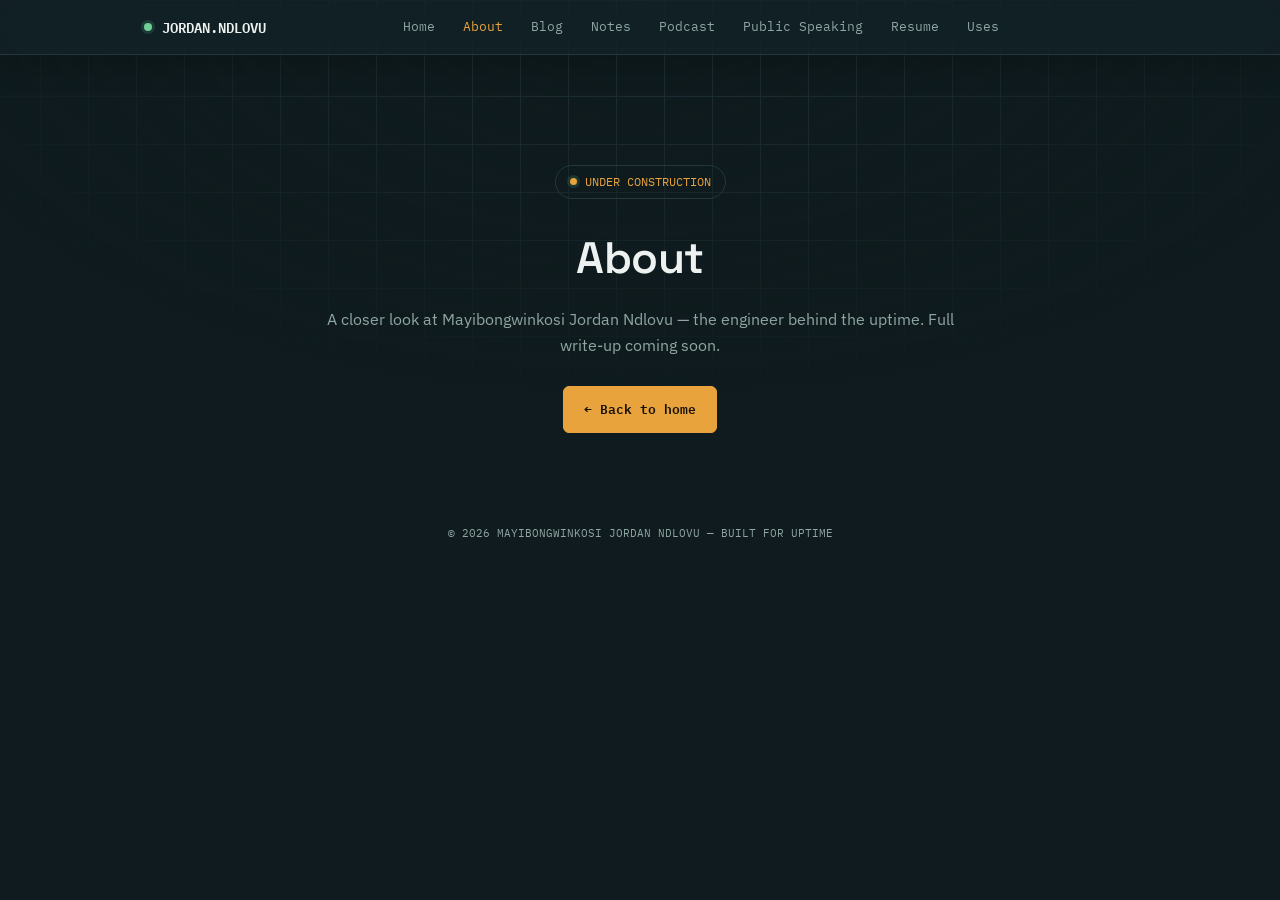
==== commit ac2c6058: "Update page title and navigation links in about.html" ====
--- a/about.html
+++ b/about.html
@@ -3,7 +3,7 @@
 <head>
 <meta charset="UTF-8">
 <meta name="viewport" content="width=device-width, initial-scale=1.0">
-<title>Jordan Ndlovu — Infrastructure Engineer</title>
+<title>About — Jordan Ndlovu</title>
 <link rel="preconnect" href="https://fonts.googleapis.com">
 <link href="https://fonts.googleapis.com/css2?family=Space+Grotesk:wght@400;500;600;700&family=IBM+Plex+Sans:wght@400;500;600&family=IBM+Plex+Mono:wght@400;500;600&display=swap" rel="stylesheet">
 <link rel="stylesheet" href="styles.css">
@@ -14,8 +14,8 @@
   <nav>
     <div class="logo"><span class="dot"></span> JORDAN.NDLOVU</div>
     <div class="navlinks">
-      <a href="index.html" class="active">Home</a>
-      <a href="about.html">About</a>
+      <a href="index.html">Home</a>
+      <a href="about.html" class="active">About</a>
       <a href="blog.html">Blog</a>
       <a href="notes.html">Notes</a>
       <a href="podcast.html">Podcast</a>
@@ -30,277 +30,19 @@
   </nav>
 </header>
 
-<section class="hero">
+<section class="simple-hero">
   <div class="wrap">
-    <div class="panel">
-      <div class="panel-bar">
-        <span>SYSTEM://jordan-ndlovu/profile</span>
-        <span style="display:flex; align-items:center; gap:18px;">
-          <img src="https://visitor-badge.laobi.icu/badge?page_id=jordan-ndlovu.github.io&left_color=%2316262a&right_color=%23e8a33d&left_text=visitors" alt="Visitor count" style="height:20px; border-radius:4px; vertical-align:middle;">
-          <span class="status-live"><span class="dot"></span> OPERATIONAL</span>
-        </span>
-      </div>
-      <div class="panel-body">
-        <div class="avatar-row">
-          <div class="avatar-wrap">
-            <!-- Replace this placeholder with: <img src="photo.jpg" alt="Jordan Ndlovu"> -->
-            <span class="initials">JN</span>
-          </div>
-          <div class="name-block">
-            <div class="name-big">MAYIBONGWINKOSI JORDAN NDLOVU</div>
-            <div class="name-sub">AWS Engineer @ Marquis Finance · Johannesburg, South Africa</div>
-            <div class="social-row">
-              <a class="social-icon" href="https://github.com/jordan-ndlovu" target="_blank" rel="noopener" aria-label="GitHub" title="GitHub">
-                <svg viewBox="0 0 24 24"><path d="M12 .297c-6.63 0-12 5.373-12 12 0 5.303 3.438 9.8 8.205 11.385.6.113.82-.258.82-.577 0-.285-.01-1.04-.015-2.04-3.338.724-4.042-1.61-4.042-1.61C4.422 18.07 3.633 17.7 3.633 17.7c-1.087-.744.084-.729.084-.729 1.205.084 1.838 1.236 1.838 1.236 1.07 1.835 2.809 1.305 3.495.998.108-.776.417-1.305.76-1.605-2.665-.3-5.466-1.332-5.466-5.93 0-1.31.465-2.38 1.235-3.22-.135-.303-.54-1.523.105-3.176 0 0 1.005-.322 3.3 1.23.96-.267 1.98-.399 3-.405 1.02.006 2.04.138 3 .405 2.28-1.552 3.285-1.23 3.285-1.23.645 1.653.24 2.873.12 3.176.765.84 1.23 1.91 1.23 3.22 0 4.61-2.805 5.625-5.475 5.92.42.36.81 1.096.81 2.22 0 1.606-.015 2.896-.015 3.286 0 .315.21.69.825.57C20.565 22.092 24 17.592 24 12.297c0-6.627-5.373-12-12-12"/></svg>
-              </a>
-              <a class="social-icon" href="https://linkedin.com/in/-jordan-ndlovu" target="_blank" rel="noopener" aria-label="LinkedIn" title="LinkedIn">
-                <svg viewBox="0 0 24 24"><path d="M20.447 20.452h-3.554v-5.569c0-1.328-.027-3.037-1.852-3.037-1.853 0-2.136 1.445-2.136 2.939v5.667H9.351V9h3.414v1.561h.046c.477-.9 1.637-1.85 3.37-1.85 3.601 0 4.267 2.37 4.267 5.455v6.286zM5.337 7.433c-1.144 0-2.063-.926-2.063-2.065 0-1.138.92-2.063 2.063-2.063 1.14 0 2.064.925 2.064 2.063 0 1.139-.925 2.065-2.064 2.065zm1.782 13.019H3.555V9h3.564v11.452zM22.225 0H1.771C.792 0 0 .774 0 1.729v20.542C0 23.227.792 24 1.771 24h20.451C23.2 24 24 23.227 24 22.271V1.729C24 .774 23.2 0 22.222 0h.003z"/></svg>
-              </a>
-              <a class="social-icon" href="#" target="_blank" rel="noopener" aria-label="YouTube" title="YouTube">
-                <svg viewBox="0 0 24 24"><path d="M23.498 6.186a2.994 2.994 0 0 0-2.107-2.12C19.505 3.545 12 3.545 12 3.545s-7.505 0-9.391.521a2.994 2.994 0 0 0-2.107 2.12A31.06 31.06 0 0 0 0 12a31.06 31.06 0 0 0 .502 5.814 2.994 2.994 0 0 0 2.107 2.12c1.886.521 9.391.521 9.391.521s7.505 0 9.391-.521a2.994 2.994 0 0 0 2.107-2.12A31.06 31.06 0 0 0 24 12a31.06 31.06 0 0 0-.502-5.814zM9.545 15.568V8.432L15.818 12z"/></svg>
-              </a>
-              <a class="social-icon" href="#" target="_blank" rel="noopener" aria-label="X" title="X">
-                <svg viewBox="0 0 24 24"><path d="M18.244 2.25h3.308l-7.227 8.26 8.502 11.24H16.17l-5.214-6.817L4.99 21.75H1.68l7.73-8.835L1.254 2.25H8.08l4.713 6.231zm-1.161 17.52h1.833L7.084 4.126H5.117z"/></svg>
-              </a>
-            </div>
-          </div>
-        </div>
-
-        <div class="eyebrow">Infrastructure Engineer</div>
-        <h1>I keep cloud systems running&nbsp;— <br>and I like it when nobody notices.</h1>
-        <p class="lead">4+ years across AWS infrastructure, systems administration and production support — turning incidents into non-events and access requests into five-minute tasks.</p>
-
-        <div class="cta-row">
-          <a class="btn btn-primary" href="#contact">Get in touch →</a>
-          <a class="btn btn-ghost" href="#experience">View experience log</a>
-          <a class="btn btn-ghost" href="Jordan_Ndlovu_CV.pdf" download>⬇ Download CV</a>
-        </div>
-
-        <div class="metrics">
-          <div class="metric"><div class="val"><span>4</span>+</div><div class="label">Years experience</div></div>
-          <div class="metric"><div class="val">2</div><div class="label">AWS certifications</div></div>
-          <div class="metric"><div class="val">15</div><div class="label">AWS services in daily use</div></div>
-          <div class="metric"><div class="val">24/7</div><div class="label">Monitoring mindset</div></div>
-        </div>
-      </div>
-    </div>
-  </div>
-</section>
-<section id="skills">
-  <div class="wrap">
-    <div class="eyebrow reveal">Service health</div>
-    <h2 class="reveal">Skills, by subsystem</h2>
-    <div class="health-grid">
-      <div class="health-card reveal">
-        <div class="health-head"><h3>Cloud &amp; Infrastructure</h3><span class="badge">Healthy</span></div>
-        <ul>
-          <li><span class="tag">AWS (EC2, S3, IAM, VPC, Lambda)</span><div class="bar"><i style="width:92%"></i></div></li>
-          <li><span class="tag">AWS Transfer Family / SFTP</span><div class="bar"><i style="width:88%"></i></div></li>
-          <li><span class="tag">CloudWatch, Route 53, API Gateway</span><div class="bar"><i style="width:85%"></i></div></li>
-          <li><span class="tag">Microsoft Azure</span><div class="bar"><i style="width:65%"></i></div></li>
-        </ul>
-      </div>
-      <div class="health-card reveal">
-        <div class="health-head"><h3>Systems Administration</h3><span class="badge">Healthy</span></div>
-        <ul>
-          <li><span class="tag">Windows Server / Active Directory</span><div class="bar"><i style="width:88%"></i></div></li>
-          <li><span class="tag">DNS, DHCP, SMTP</span><div class="bar"><i style="width:82%"></i></div></li>
-          <li><span class="tag">Office 365 administration</span><div class="bar"><i style="width:80%"></i></div></li>
-          <li><span class="tag">Endpoint &amp; server support</span><div class="bar"><i style="width:85%"></i></div></li>
-        </ul>
-      </div>
-      <div class="health-card reveal">
-        <div class="health-head"><h3>Operations &amp; Support</h3><span class="badge">Healthy</span></div>
-        <ul>
-          <li><span class="tag">MFA administration</span><div class="bar"><i style="width:90%"></i></div></li>
-          <li><span class="tag">Incident response &amp; monitoring</span><div class="bar"><i style="width:88%"></i></div></li>
-          <li><span class="tag">Access &amp; authentication troubleshooting</span><div class="bar"><i style="width:90%"></i></div></li>
-          <li><span class="tag">Technical documentation</span><div class="bar"><i style="width:78%"></i></div></li>
-        </ul>
-      </div>
-      <div class="health-card reveal">
-        <div class="health-head"><h3>Networking &amp; DevOps</h3><span class="badge">Healthy</span></div>
-        <ul>
-          <li><span class="tag">Firewall &amp; network troubleshooting</span><div class="bar"><i style="width:80%"></i></div></li>
-          <li><span class="tag">Jenkins, GitHub, Terraform</span><div class="bar"><i style="width:70%"></i></div></li>
-          <li><span class="tag">Docker</span><div class="bar"><i style="width:68%"></i></div></li>
-          <li><span class="tag">Fibre splicing &amp; installation</span><div class="bar"><i style="width:75%"></i></div></li>
-        </ul>
-      </div>
+    <div class="coming-soon-badge"><span class="dot"></span> UNDER CONSTRUCTION</div>
+    <h1>About</h1>
+    <p>A closer look at Mayibongwinkosi Jordan Ndlovu — the engineer behind the uptime. Full write-up coming soon.</p>
+    <div class="cta-row" style="justify-content:center; margin-top:28px;">
+      <a class="btn btn-primary" href="index.html">← Back to home</a>
     </div>
   </div>
 </section>
 
-<section>
+<footer id="contact" style="padding-top:0;">
   <div class="wrap">
-    <div class="eyebrow reveal">Verified</div>
-    <h2 class="reveal">Certifications</h2>
-    <div class="cert-row">
-      <div class="cert reveal">
-        <div class="name">AWS Certified Developer – Associate</div>
-        <div class="meta">Valid through Nov 2026</div>
-      </div>
-      <div class="cert reveal">
-        <div class="name">AWS Certified Cloud Practitioner</div>
-        <div class="meta">Valid through Nov 2026</div>
-      </div>
-    </div>
-  </div>
-</section>
-
-<section id="experience">
-  <div class="wrap">
-    <div class="eyebrow reveal">Deploy log</div>
-    <h2 class="reveal">Experience</h2>
-    <div class="log">
-
-      <div class="log-entry current reveal">
-        <div class="log-tag">May 2024 → present</div>
-        <div class="log-title">AWS Engineer</div>
-        <div class="log-org">Marquis Finance — Bryanston, Johannesburg</div>
-        <ul>
-          <li>Support and troubleshoot AWS cloud infrastructure across production and internal environments</li>
-          <li>Administer EC2, S3, IAM, VPC, CloudWatch, Route 53, Lambda, DynamoDB, API Gateway, Cognito, AppSync, Amplify, and AWS Transfer Family</li>
-          <li>Own SFTP environments end-to-end: user setup, access control, authentication troubleshooting</li>
-          <li>Support MFA setup/recovery and access administration across enterprise systems</li>
-        </ul>
-      </div>
-
-      <div class="log-entry reveal">
-        <div class="log-tag">Mar 2023 – Apr 2024</div>
-        <div class="log-title">Associate Cloud / DevOps Engineer</div>
-        <div class="log-org">Solvyng — Rosebank, Johannesburg</div>
-        <ul>
-          <li>Supported AWS infrastructure, deployments, monitoring and operational troubleshooting</li>
-          <li>Worked with Jenkins pipelines, GitHub workflows, Terraform and Docker-based deployments</li>
-          <li>Worked with ECS, ECR, Kubernetes concepts and AWS networking configurations</li>
-        </ul>
-      </div>
-
-      <div class="log-entry reveal">
-        <div class="log-tag">Mar 2021 – Feb 2023</div>
-        <div class="log-title">Splicing Technician</div>
-        <div class="log-org">Motheo Construction and Projects — Newcastle, KZN</div>
-        <ul>
-          <li>Performed fibre optic splicing, testing and fault restoration for network deployment</li>
-        </ul>
-      </div>
-
-      <div class="log-entry reveal">
-        <div class="log-tag">Feb 2019 – Feb 2021</div>
-        <div class="log-title">Junior Network Administrator</div>
-        <div class="log-org">Neo Africa Solutions — Rivonia, Johannesburg</div>
-        <ul>
-          <li>Maintained Windows Server 2012 R2 environments and infrastructure administration</li>
-          <li>Supported Azure backup, Office 365, DNS, DHCP, Active Directory and SMTP</li>
-          <li>Logged and resolved incidents via ITSM and Remedy Console</li>
-        </ul>
-      </div>
-
-    </div>
-  </div>
-</section>
-
-<section id="projects">
-  <div class="wrap">
-    <div class="eyebrow reveal">Shipped</div>
-    <h2 class="reveal">Projects</h2>
-    <div class="proj-grid">
-      <div class="proj-card reveal">
-        <div class="proj-icon">01 · WEB / DB</div>
-        <h3>Multi-Tier Website on AWS</h3>
-        <p>Deployed a MySQL database and PHP-based website on EC2, with Auto Scaling added to improve availability, scalability and resource efficiency.</p>
-        <div class="stack"><span>EC2</span><span>MySQL</span><span>PHP</span><span>Auto Scaling</span></div>
-      </div>
-      <div class="proj-card reveal">
-        <div class="proj-icon">02 · SERVERLESS</div>
-        <h3>SmartList App Backend</h3>
-        <p>Built a serverless backend using Amplify, DynamoDB, Lambda, Cognito and AppSync, including authentication integration and service support.</p>
-        <div class="stack"><span>Amplify</span><span>DynamoDB</span><span>Lambda</span><span>Cognito</span><span>AppSync</span></div>
-      </div>
-    </div>
-  </div>
-</section>
-
-<section id="improvements">
-  <div class="wrap">
-    <div class="eyebrow reveal">Backlog</div>
-    <h2 class="reveal">Improvements suggestions</h2>
-    <p class="reveal" style="margin-bottom:28px;">Things still being built out on this site. Ticked off as they ship.</p>
-    <div class="improve-list">
-      <div class="improve-item reveal">
-        <span class="improve-icon">PLANNED</span>
-        <div>
-          <div class="improve-title">Blog</div>
-          <p>Write-ups on AWS troubleshooting, incidents solved, and lessons learned on the job.</p>
-        </div>
-      </div>
-      <div class="improve-item reveal">
-        <span class="improve-icon">PLANNED</span>
-        <div>
-          <div class="improve-title">Notes</div>
-          <p>Quick reference notes on AWS services, networking, and sysadmin commands.</p>
-        </div>
-      </div>
-      <div class="improve-item reveal">
-        <span class="improve-icon">PLANNED</span>
-        <div>
-          <div class="improve-title">Podcast</div>
-          <p>A space for infrastructure and cloud-career conversations, once recording kicks off.</p>
-        </div>
-      </div>
-      <div class="improve-item reveal">
-        <span class="improve-icon">PLANNED</span>
-        <div>
-          <div class="improve-title">Public speaking</div>
-          <p>A list of talks, meetups, or panels — once the first one is booked.</p>
-        </div>
-      </div>
-      <div class="improve-item reveal">
-        <span class="improve-icon">PLANNED</span>
-        <div>
-          <div class="improve-title">Uses</div>
-          <p>The tools, terminal setup, and hardware behind the day-to-day work.</p>
-        </div>
-      </div>
-      <div class="improve-item reveal">
-        <span class="improve-icon">PLANNED</span>
-        <div>
-          <div class="improve-title">Real profile photo</div>
-          <p>Swap the placeholder avatar for a proper professional photo.</p>
-        </div>
-      </div>
-    </div>
-  </div>
-</section>
-
-<footer id="contact">
-  <div class="wrap">
-    <div class="contact-panel reveal">
-      <div class="eyebrow" style="justify-content:center;">Open a ticket</div>
-      <h2>Let's build something reliable.</h2>
-      <p style="margin-left:auto; margin-right:auto;">Open to infrastructure, platform and cloud support roles. Based in Johannesburg — happy to talk remote or on-site.</p>
-      <div class="contact-links">
-        <a class="btn btn-primary" href="mailto:jordanndlovu96@gmail.com">jordanndlovu96@gmail.com</a>
-        <a class="btn btn-ghost" href="tel:+27632490123">+27 63 249 0123</a>
-        <a class="btn btn-ghost" href="tel:+27617970456">+27 61 797 0456</a>
-        <a class="btn btn-ghost" href="Jordan_Ndlovu_CV.pdf" download>⬇ Download CV</a>
-      </div>
-      <div class="social-row" style="justify-content:center; margin-top:24px;">
-        <a class="social-icon" href="https://github.com/jordan-ndlovu" target="_blank" rel="noopener" aria-label="GitHub" title="GitHub">
-          <svg viewBox="0 0 24 24"><path d="M12 .297c-6.63 0-12 5.373-12 12 0 5.303 3.438 9.8 8.205 11.385.6.113.82-.258.82-.577 0-.285-.01-1.04-.015-2.04-3.338.724-4.042-1.61-4.042-1.61C4.422 18.07 3.633 17.7 3.633 17.7c-1.087-.744.084-.729.084-.729 1.205.084 1.838 1.236 1.838 1.236 1.07 1.835 2.809 1.305 3.495.998.108-.776.417-1.305.76-1.605-2.665-.3-5.466-1.332-5.466-5.93 0-1.31.465-2.38 1.235-3.22-.135-.303-.54-1.523.105-3.176 0 0 1.005-.322 3.3 1.23.96-.267 1.98-.399 3-.405 1.02.006 2.04.138 3 .405 2.28-1.552 3.285-1.23 3.285-1.23.645 1.653.24 2.873.12 3.176.765.84 1.23 1.91 1.23 3.22 0 4.61-2.805 5.625-5.475 5.92.42.36.81 1.096.81 2.22 0 1.606-.015 2.896-.015 3.286 0 .315.21.69.825.57C20.565 22.092 24 17.592 24 12.297c0-6.627-5.373-12-12-12"/></svg>
-        </a>
-        <a class="social-icon" href="https://linkedin.com/in/-jordan-ndlovu" target="_blank" rel="noopener" aria-label="LinkedIn" title="LinkedIn">
-          <svg viewBox="0 0 24 24"><path d="M20.447 20.452h-3.554v-5.569c0-1.328-.027-3.037-1.852-3.037-1.853 0-2.136 1.445-2.136 2.939v5.667H9.351V9h3.414v1.561h.046c.477-.9 1.637-1.85 3.37-1.85 3.601 0 4.267 2.37 4.267 5.455v6.286zM5.337 7.433c-1.144 0-2.063-.926-2.063-2.065 0-1.138.92-2.063 2.063-2.063 1.14 0 2.064.925 2.064 2.063 0 1.139-.925 2.065-2.064 2.065zm1.782 13.019H3.555V9h3.564v11.452zM22.225 0H1.771C.792 0 0 .774 0 1.729v20.542C0 23.227.792 24 1.771 24h20.451C23.2 24 24 23.227 24 22.271V1.729C24 .774 23.2 0 22.222 0h.003z"/></svg>
-        </a>
-        <a class="social-icon" href="#" target="_blank" rel="noopener" aria-label="YouTube" title="YouTube">
-          <svg viewBox="0 0 24 24"><path d="M23.498 6.186a2.994 2.994 0 0 0-2.107-2.12C19.505 3.545 12 3.545 12 3.545s-7.505 0-9.391.521a2.994 2.994 0 0 0-2.107 2.12A31.06 31.06 0 0 0 0 12a31.06 31.06 0 0 0 .502 5.814 2.994 2.994 0 0 0 2.107 2.12c1.886.521 9.391.521 9.391.521s7.505 0 9.391-.521a2.994 2.994 0 0 0 2.107-2.12A31.06 31.06 0 0 0 24 12a31.06 31.06 0 0 0-.502-5.814zM9.545 15.568V8.432L15.818 12z"/></svg>
-        </a>
-        <a class="social-icon" href="#" target="_blank" rel="noopener" aria-label="X" title="X">
-          <svg viewBox="0 0 24 24"><path d="M18.244 2.25h3.308l-7.227 8.26 8.502 11.24H16.17l-5.214-6.817L4.99 21.75H1.68l7.73-8.835L1.254 2.25H8.08l4.713 6.231zm-1.161 17.52h1.833L7.084 4.126H5.117z"/></svg>
-        </a>
-      </div>
-    </div>
     <div class="foot-meta">© 2026 MAYIBONGWINKOSI JORDAN NDLOVU — BUILT FOR UPTIME</div>
   </div>
 </footer>
--- a/styles.css
+++ b/styles.css
@@ -74,20 +74,31 @@
   h2{ font-size: 30px; margin-bottom: 40px; }
   p{ color: var(--muted); max-width: 640px; }
 
-  /* ---------- NAV ---------- */
+  /* ---------- NAV (glass) ---------- */
   header{
     position: sticky; top:0; z-index: 50;
-    background: rgba(15,27,30,0.85);
-    backdrop-filter: blur(10px);
+    background: rgba(22,38,42,0.55);
+    backdrop-filter: blur(16px) saturate(140%);
+    -webkit-backdrop-filter: blur(16px) saturate(140%);
     border-bottom: 1px solid var(--border);
+    box-shadow: 0 8px 30px rgba(0,0,0,0.18);
+  }
+  html[data-theme="light"] header{
+    background: rgba(255,255,255,0.6);
   }
   nav{
-    max-width:1040px; margin:0 auto; padding: 18px 24px;
+    max-width:1040px; margin:0 auto; padding: 16px 24px;
     display:flex; align-items:center; justify-content:space-between;
   }
   .logo{
     font-family: var(--font-mono); font-size:14px; font-weight:600;
     display:flex; align-items:center; gap:10px;
+  }
+  .logo-text{ display:flex; flex-direction:column; line-height:1.15; }
+  .logo-name{ letter-spacing: 0.04em; }
+  .logo-tag{
+    font-size: 9.5px; font-weight:400; letter-spacing: 0.09em; text-transform: uppercase;
+    color: var(--muted);
   }
   .dot{
     width:8px; height:8px; border-radius:50%; background: var(--mint);
@@ -102,6 +113,7 @@
   .navlinks a{ text-decoration:none; transition: color .15s; }
   .navlinks a:hover{ color: var(--amber); }
   @media (max-width: 640px){ .navlinks{ display:none; } }
+  @media (max-width: 480px){ .logo-tag{ display:none; } }
 
   /* ---------- HERO / STATUS PANEL ---------- */
   .hero{ padding-top: 72px; border-bottom: 1px solid var(--border); }
@@ -137,6 +149,7 @@
   }
   .hero p.lead{ font-size: 17px; max-width: 560px; margin-bottom: 32px; }
 
+  /* ---------- HERO METRICS ---------- */
   .metrics{
     display:grid;
     grid-template-columns: repeat(4, 1fr);
@@ -147,7 +160,15 @@
     overflow: hidden;
     margin-top: 40px;
   }
-  .metric{ background: var(--panel-hi); padding: 20px; }
+  .metric{
+    background: var(--panel-hi);
+    padding: 20px;
+    transition: .25s;
+  }
+  .metric:hover{
+    transform: translateY(-5px);
+    background: rgba(232,163,61,.06);
+  }
   .metric .val{ font-family: var(--font-mono); font-size: 26px; color: var(--text); font-weight:600; }
   .metric .val span{ color: var(--amber); }
   .metric .label{ font-family: var(--font-mono); font-size: 11px; color: var(--muted); text-transform: uppercase; letter-spacing: 0.08em; margin-top: 4px; }
@@ -264,18 +285,59 @@
   ::selection{ background: var(--amber); color: #171008; }
   :focus-visible{ outline: 2px solid var(--amber); outline-offset: 2px; }
 
-/* ---------- THEME TOGGLE ---------- */
+/* ---------- THEME TOGGLE (animated sun/moon) ---------- */
 .theme-toggle{
-  width: 42px; height: 24px; border-radius: 20px;
+  border:none; background:none; padding:0; cursor:pointer; flex-shrink:0;
+}
+.toggle-track{
+  display:block; width: 46px; height: 25px; border-radius: 20px;
   background: var(--panel-hi); border: 1px solid var(--border);
-  position: relative; cursor: pointer; flex-shrink: 0;
-  padding: 0;
-}
-.theme-toggle .knob{
-  position:absolute; top:2px; left:2px; width:18px; height:18px; border-radius:50%;
-  background: var(--amber); transition: transform .25s ease;
-}
-html[data-theme="light"] .theme-toggle .knob{ transform: translateX(18px); }
+  position: relative;
+}
+.toggle-track .knob{
+  position:absolute; top:2px; left:2px; width:19px; height:19px; border-radius:50%;
+  background: var(--amber); transition: transform .3s cubic-bezier(.4,0,.2,1);
+  box-shadow: 0 0 0 4px rgba(232,163,61,0.12);
+}
+html[data-theme="light"] .toggle-track .knob{ transform: translateX(21px); }
+
+.toggle-track svg{
+  position:absolute; top:50%; width:13px; height:13px; fill:none;
+  transition: opacity .25s ease, transform .3s ease;
+  pointer-events:none;
+}
+.icon-sun{ left:5px; transform: translateY(-50%) scale(1); opacity:1; fill:#171008; }
+.icon-moon{ right:5px; transform: translateY(-50%) scale(.6); opacity:0; fill: var(--panel-hi); }
+html[data-theme="light"] .icon-sun{ opacity:0; transform: translateY(-50%) scale(.6); }
+html[data-theme="light"] .icon-moon{ opacity:1; transform: translateY(-50%) scale(1); fill:#171008; }
+
+/* ---------- BOOT SEQUENCE ---------- */
+.boot-overlay{
+  position: fixed; inset:0; z-index: 200;
+  background: var(--bg);
+  display:flex; align-items:center; justify-content:center;
+  transition: opacity .5s ease, visibility .5s ease;
+}
+.boot-overlay.hidden{ opacity:0; visibility:hidden; pointer-events:none; }
+.boot-lines{
+  font-family: var(--font-mono); font-size: 13px; color: var(--muted);
+  width: min(90vw, 480px);
+}
+.boot-line{
+  opacity:0; transform: translateY(4px);
+  animation: bootIn .35s ease forwards;
+  margin-bottom: 10px;
+}
+.boot-line:nth-child(1){ animation-delay: .1s; }
+.boot-line:nth-child(2){ animation-delay: .5s; }
+.boot-line:nth-child(3){ animation-delay: .9s; }
+.boot-line:nth-child(4){ animation-delay: 1.3s; color: var(--mint); }
+.boot-line .ok{ color: var(--mint); font-weight:600; }
+@keyframes bootIn{ to{ opacity:1; transform:none; } }
+
+@media (prefers-reduced-motion: reduce){
+  .boot-overlay{ display:none; }
+}
 
 /* ---------- AVATAR ---------- */
 .avatar-wrap{
@@ -337,3 +399,132 @@
   color: var(--amber); border:1px solid var(--border); padding: 6px 14px; border-radius: 20px; margin-bottom: 24px;
 }
 .coming-soon-badge .dot{ width:7px; height:7px; border-radius:50%; background: var(--amber); }
+
+/* =======================================================
+   HERO GRID
+======================================================= */
+
+.hero-grid{
+    display:grid;
+    grid-template-columns:1.3fr 430px;
+    gap:50px;
+    align-items:start;
+}
+
+.hero-left{
+    min-width:0;
+}
+
+.hero-right{
+    position:relative;
+}
+
+/* =======================================================
+   OPERATIONS CONSOLE
+======================================================= */
+
+.operations-console{
+    position:sticky;
+    top:110px;
+    background:linear-gradient(
+        180deg,
+        var(--panel-hi),
+        var(--panel)
+    );
+    border:1px solid var(--border);
+    border-radius:14px;
+    overflow:hidden;
+    box-shadow:
+        0 15px 40px rgba(0,0,0,.35);
+}
+
+.console-header{
+    display:flex;
+    justify-content:space-between;
+    align-items:center;
+    padding:18px 22px;
+    border-bottom:1px solid var(--border);
+    background:rgba(255,255,255,.02);
+    font-family:var(--font-mono);
+    font-size:13px;
+}
+
+.console-live{
+    color:var(--mint);
+    font-weight:600;
+    animation:pulse 2s infinite;
+}
+
+.console-body{
+    padding:20px;
+}
+
+.console-row{
+    display:flex;
+    justify-content:space-between;
+    align-items:center;
+    padding:14px 0;
+    border-bottom:1px solid rgba(255,255,255,.06);
+    font-family:var(--font-mono);
+    font-size:13px;
+}
+
+.console-row:last-child{
+    border-bottom:none;
+}
+
+.console-row strong{
+    color:var(--text);
+    font-weight:600;
+}
+
+.console-row .healthy{
+    color:var(--mint);
+}
+
+.console-status{
+    margin-top:22px;
+    padding:18px;
+    border-radius:10px;
+    background:rgba(111,207,151,.08);
+    border:1px solid rgba(111,207,151,.18);
+}
+
+.available{
+    color:var(--mint);
+    font-family:var(--font-mono);
+    font-size:13px;
+    text-align:center;
+    font-weight:600;
+}
+
+.console-footer{
+    margin-top:22px;
+    font-size:12px;
+    text-align:center;
+    color:var(--muted);
+    font-family:var(--font-mono);
+}
+
+/* =======================================================
+   RESPONSIVE
+======================================================= */
+
+@media(max-width:1000px){
+.hero-grid{
+grid-template-columns:1fr;
+}
+.hero-right{
+margin-top:40px;
+}
+.operations-console{
+position:relative;
+top:auto;
+}
+}
+
+@media(max-width:640px){
+.metrics{
+grid-template-columns:repeat(2,1fr);
+}
+}
